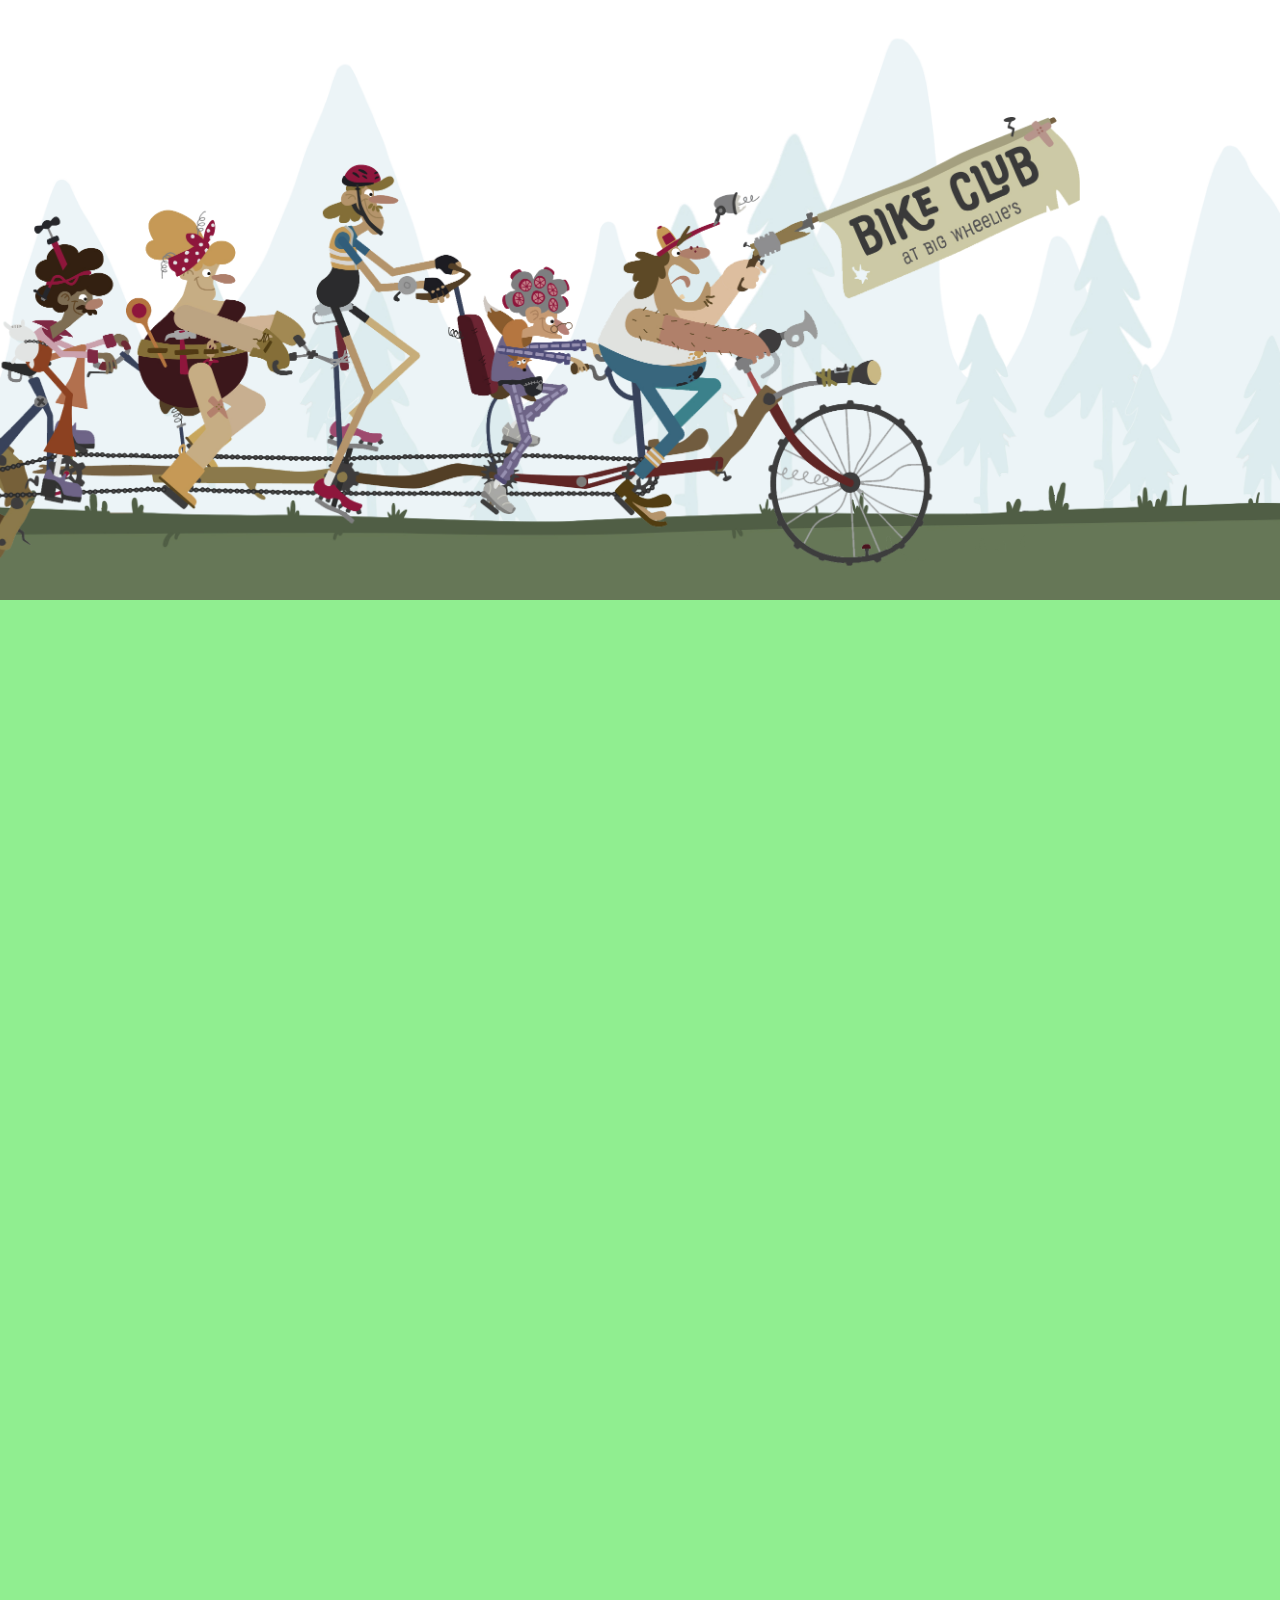
==== index.html @ 4e5d7cc5 "change html" ====
<!DOCTYPE html>
<html lang="en">

<head>
    <meta charset="UTF-8">
    <meta name="viewport" content="width=device-width, initial-scale=1.0">
    <title>Document</title>
    <style>
        * {
            margin: 0;
            padding: 0;
            box-sizing: border-box;
        }

        .header {
            position: relative;
            overflow-x: hidden;
        }

        .bike-bg img {
            display: block;
            width: 100vw;
        }

        .bike {
            position: absolute;
            bottom: 30px;
        }

        .bike img {
            width: 100vw;
            max-width: 1200px;
        }

        .bottom-section {
            height: 1000px;
            background-color: lightgreen;
        }
    </style>
</head>

<body>
    <div class="header">
        <div class="bike-bg"><img src="bike-bg.jpg" alt="Bike background"></div>
        <div class="bike"><img src="long-bike.png" alt="Long bike ride"></div>
    </div>
    <div class="bottom-section"></div>

    <script>
        const bike = document.getElementsByClassName("bike")[0];
        const bikeBackground = document.getElementsByClassName("bike-bg")[0];

        function onScrollAnimation() {
            let windowTop = window.scrollY;
            let staticBgTop = bikeBackground.offsetTop;
            let leftMoveValue = windowTop*2 - staticBgTop - 120;

            bike.style.left = leftMoveValue + "px";
        }

        window.onscroll = onScrollAnimation;
        window.onload = function() {bike.style.left = "-120px"};
    </script>
</body>

</html>
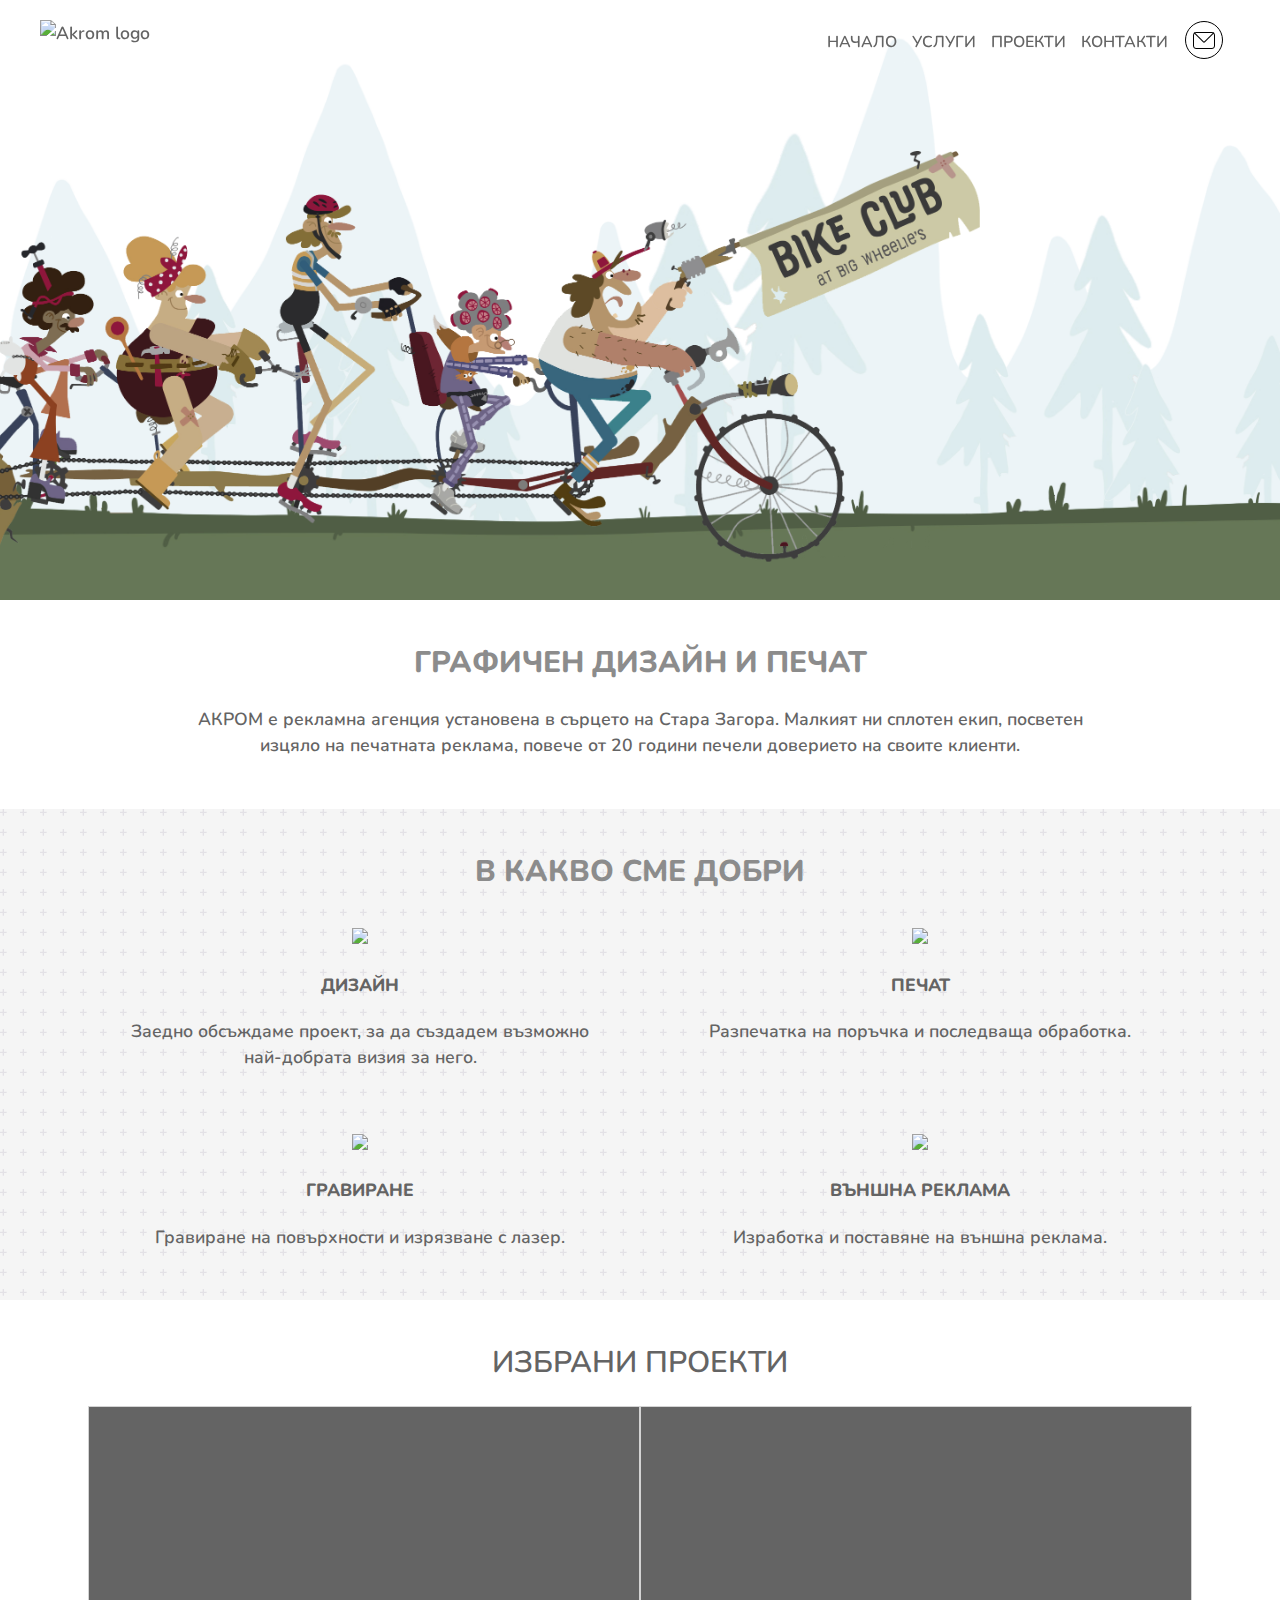
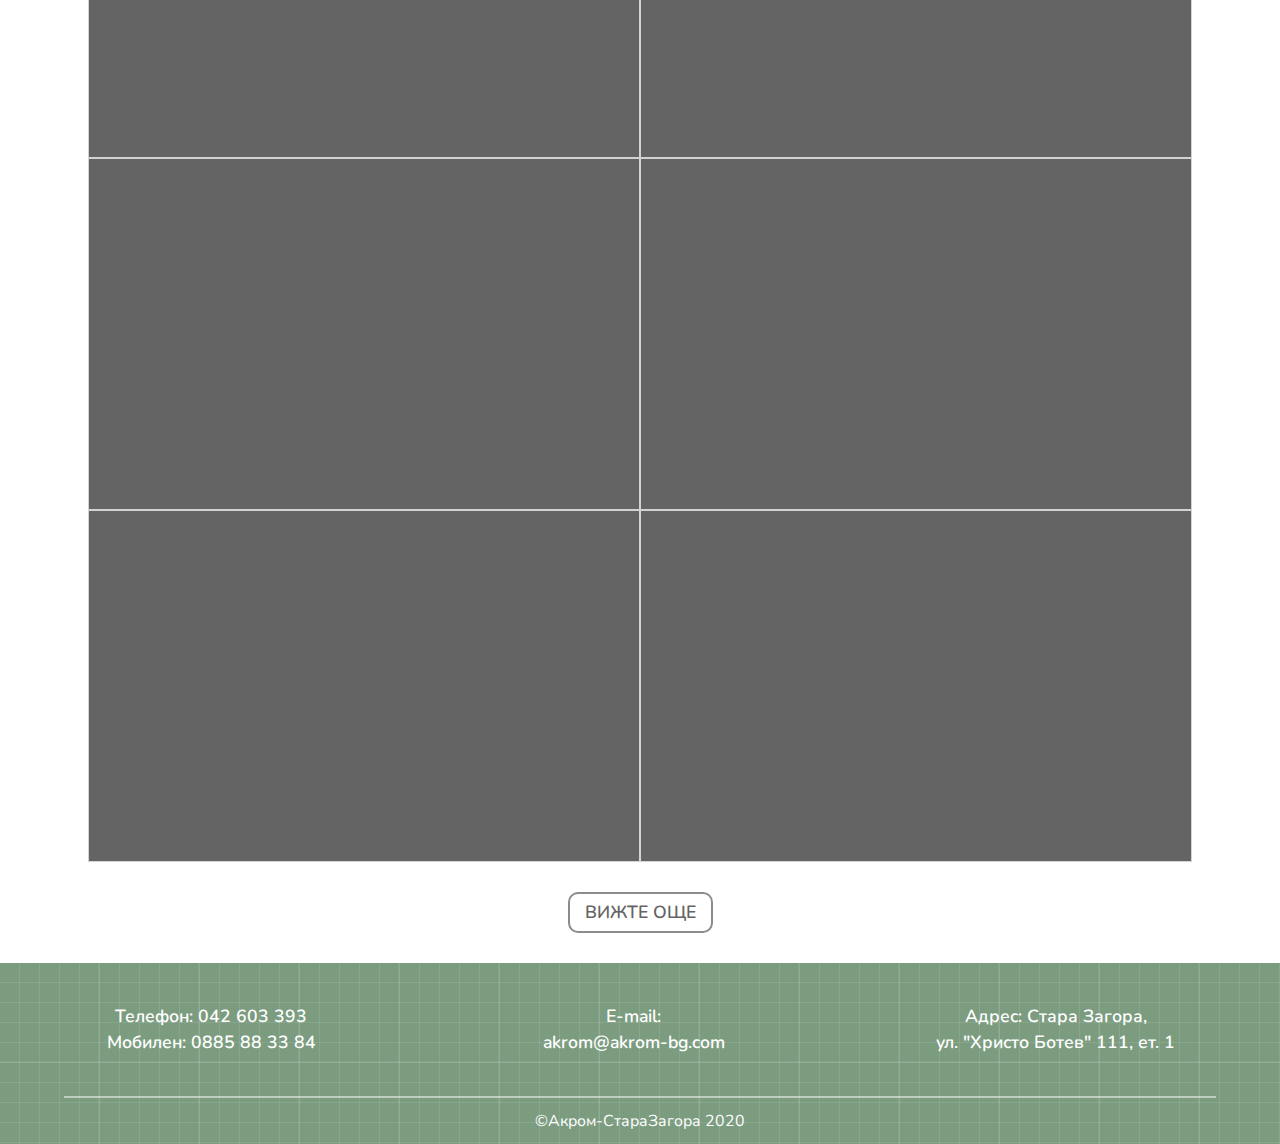
==== commit 117163c6: "add html new content" ====
--- a/index.html
+++ b/index.html
@@ -5,62 +5,106 @@
     <meta charset="UTF-8">
     <meta name="viewport" content="width=device-width, initial-scale=1.0">
     <title>Document</title>
-    <style>
-        * {
-            margin: 0;
-            padding: 0;
-            box-sizing: border-box;
-        }
-
-        .header {
-            position: relative;
-            overflow-x: hidden;
-        }
-
-        .bike-bg img {
-            display: block;
-            width: 100vw;
-        }
-
-        .bike {
-            position: absolute;
-            bottom: 30px;
-        }
-
-        .bike img {
-            width: 100vw;
-            max-width: 1200px;
-        }
-
-        .bottom-section {
-            height: 1000px;
-            background-color: lightgreen;
-        }
-    </style>
+    <link rel="stylesheet" href="styles.css">
 </head>
 
 <body>
-    <div class="header">
+    <header>
+        <div class="logo">
+            <img src="akrom-logo.svg" alt="Akrom logo">
+        </div>
+        <div class="menu">
+            <ul>
+                <li>начало</li>
+                <li>услуги</li>
+                <li>проекти</li>
+                <li>контакти</li>
+            </ul>
+            <span class="envelope-holder">
+                <span class="envelope">
+                    <span class="left-line"></span>
+                    <span class="right-line"></span>
+                </span>
+            </span>
+        </div>
+    </header>
+    <div class="header-anim">
         <div class="bike-bg"><img src="bike-bg.jpg" alt="Bike background"></div>
         <div class="bike"><img src="long-bike.png" alt="Long bike ride"></div>
     </div>
-    <div class="bottom-section"></div>
+    <section class="about">
+        <p class="section-title">ГРАФИЧЕН ДИЗАЙН И ПЕЧАТ</p>
+        <p>
+            АКРОМ е рекламна агенция установена в сърцето на Стара Загора.
+            Малкият ни сплотен екип, посветен изцяло на печатната реклама,
+            повече от 20 години печели доверието на своите клиенти.
+        </p>
+    </section>
+    <section class="services">
+        <p class="section-title">В КАКВО СМЕ ДОБРИ</p>
+        <div class="services-body">
+            <div class="service">
+                <img src="bike.svg">
+                <p class="service-title">ДИЗАЙН</p>
+                <p class="service-details">
+                    Заедно обсъждаме проект, за да създадем възможно най-добрата визия за него.
+                </p>
+            </div>
+            <div class="service">
+                <img src="bike.svg">
+                <p class="service-title">ПЕЧАТ</p>
+                <p class="service-details">
+                    Разпечатка на поръчка и последваща обработка.
+                </p>
+            </div>
+            <div class="service">
+                <img src="bike.svg">
+                <p class="service-title">ГРАВИРАНЕ</p>
+                <p class="service-details">
+                    Гравиране на повърхности и изрязване с лазер.
+                </p>
+            </div>
+            <div class="service">
+                <img src="bike.svg">
+                <p class="service-title">ВЪНШНА РЕКЛАМА</p>
+                <p class="service-details">
+                    Изработка и поставяне на външна реклама.
+                </p>
+            </div>
+        </div>
+    </section>
+    <section class="selected-proj">
+        <p class="section-title">ИЗБРАНИ ПРОЕКТИ</p>
+        <div class="projects">
+            <div class="project"></div>
+            <div class="project"></div>
+            <div class="project"></div>
+            <div class="project"></div>
+            <div class="project"></div>
+            <div class="project"></div>
+        </div>
+        <a href="#" class="gallery-btn">ВИЖТЕ ОЩЕ</a>
+    </section>
+    <footer>
+        <div class="contacts">
+            <div>
+                <p>Телефон: 042 603 393</p>
+                <p>Мобилен: 0885 88 33 84</p>
+            </div>
+            <div>
+                <p>E-mail: <br>akrom@akrom-bg.com</p>
+            </div>
+            <div>
+                <p>Адрес: Стара Загора, <br>ул. "Христо Ботев" 111, ет. 1</p>
+            </div>
+        </div>
+        <div class="bottom-line"></div>
+        <div class="copyright">
+            <p>&copyАкром-СтараЗагора 2020</p>
+        </div>
+    </footer>
 
-    <script>
-        const bike = document.getElementsByClassName("bike")[0];
-        const bikeBackground = document.getElementsByClassName("bike-bg")[0];
-
-        function onScrollAnimation() {
-            let windowTop = window.scrollY;
-            let staticBgTop = bikeBackground.offsetTop;
-            let leftMoveValue = windowTop*2 - staticBgTop - 120;
-
-            bike.style.left = leftMoveValue + "px";
-        }
-
-        window.onscroll = onScrollAnimation;
-        window.onload = function() {bike.style.left = "-120px"};
-    </script>
+    <script src="vanilla-js.js"></script>
 </body>
 
 </html>--- a/styles.css
+++ b/styles.css
@@ -0,0 +1,250 @@
+@import url('https://fonts.googleapis.com/css2?family=Nunito:wght@300;400;600;700;800&display=swap');
+
+* {
+    margin: 0;
+    padding: 0;
+}
+
+body {
+    font-family: 'Nunito', Arial, sans-serif;
+    font-size: 1.1em;
+    font-weight: 600;
+    line-height: 1.5em;
+    color: rgb(100, 100, 100);
+}
+
+header {
+    position: fixed;
+    width: 100vw;
+    height: 60px;
+    top: 0;
+    left: 0;
+    z-index: 100;
+}
+
+.logo {
+    position: absolute;
+    top: 20px;
+    left: 40px;
+}
+
+.logo img {
+    width: 150px;
+}
+
+.menu {
+    position: absolute;
+    top: 27px;
+    right: 50px;
+}
+
+.menu ul {
+    display: inline-block;
+}
+
+.menu ul li {
+    display: inline;
+    padding: 5px;
+    text-transform: uppercase;
+    font-size: .9em;
+    cursor: pointer;
+}
+
+span {
+    display: inline-block;
+}
+
+.envelope-holder {
+    position: relative;
+    top: -6px;
+    margin: 0 7px;
+    width: 36px;
+    height: 36px;
+    border: 1px solid black;
+    border-radius: 50%;
+    cursor: pointer;
+}
+
+.envelope-holder:hover {
+    border-color: chocolate;
+}
+
+.envelope {
+    position: relative;
+    top: 8px;
+    left: 7px;
+    width: 20px;
+    height: 15px;
+    border: 1px solid black;
+    border-radius: 3px;
+}
+
+.left-line {
+    position: absolute;
+    top: 4px;
+    left: -2px;
+    width: 14px;
+    height: 1px;
+    background-color: black;
+    transform: rotateZ(45deg)
+}
+
+.right-line {
+    position: absolute;
+    top: 4px;
+    left: 8px;
+    width: 14px;
+    height: 1px;
+    background-color: black;
+    transform: rotateZ(-45deg)
+}
+
+.header-anim {
+    position: relative;
+    overflow-x: hidden;
+}
+
+.bike-bg img {
+    display: block;
+    width: 100vw;
+}
+
+.bike {
+    position: absolute;
+    bottom: 30px;
+}
+
+.bike img {
+    width: 100vw;
+    max-width: 1100px;
+}
+
+section {
+    padding-top: 50px;
+    text-align: center;
+}
+
+.about {
+    margin-bottom: 50px;
+}
+
+.section-title {
+    margin-bottom: 30px;
+    font-size: 1.7em;
+    font-weight: 800;
+    color: rgb(140, 140, 140);
+}
+
+.about p:last-child {
+    margin: 0 auto;
+    width: 900px;
+}
+
+.services {
+    padding-right: 40px;
+    padding-left: 40px;
+    background-color: rgb(245, 245, 245);
+    background-image: url("data:image/svg+xml,%3Csvg width='40' height='40' viewBox='0 0 60 60' xmlns='http://www.w3.org/2000/svg'%3E%3Cg fill='none' fill-rule='evenodd'%3E%3Cg fill='%239C92AC' fill-opacity='0.2'%3E%3Cpath d='M36 34v-4h-2v4h-4v2h4v4h2v-4h4v-2h-4zm0-30V0h-2v4h-4v2h4v4h2V6h4V4h-4zM6 34v-4H4v4H0v2h4v4h2v-4h4v-2H6zM6 4V0H4v4H0v2h4v4h2V6h4V4H6z'/%3E%3C/g%3E%3C/g%3E%3C/svg%3E");
+}
+
+.services-body {
+    display: flex;
+    flex-direction: row;
+    flex-wrap: wrap;
+    justify-content: center;
+}
+
+.services-body div {
+    width: 50%;
+    max-width: 500px;
+    margin: 10px 30px;
+    padding-bottom: 40px;
+}
+
+.service img {
+    width: 170px;
+}
+
+.service-title {
+    font-weight: 800;
+    margin: 20px 0;
+}
+
+.service-details {
+    padding: 0 10px;
+}
+
+.selected-proj {
+    padding-right: 30px;
+    padding-left: 30px;
+    background-color: rgb(255, 255, 255);
+}
+
+.selected-proj .section-title {
+    font-weight: 600;
+    color: rgb(100, 100, 100);
+}
+
+.projects {
+    display: flex;
+    flex-direction: row;
+    flex-wrap: wrap;
+    justify-content: center;
+}
+
+.project {
+    width: 550px;
+    height: 350px;
+    background-color: rgb(100, 100, 100);
+    border: 1px solid lightgray;
+}
+
+.gallery-btn {
+    display: inline-block;
+    text-decoration: none;
+    font-weight: 600;
+    color: rgb(100, 100, 100);
+    border: 2px solid rgb(140, 140, 140);
+    border-radius: 10px;
+    padding: 5px 15px;
+    margin: 30px 0;
+}
+
+.gallery-btn:hover {
+    color: chocolate;
+    border-color: chocolate;
+}
+
+footer {
+    background-color: rgb(124, 156, 128);
+    background-image: linear-gradient(rgba(255, 255, 255, .07) 2px, transparent 2px), linear-gradient(90deg, rgba(255, 255, 255, .07) 2px, transparent 2px), linear-gradient(rgba(255, 255, 255, .1) 1px, transparent 1px), linear-gradient(90deg, rgba(255, 255, 255, .1) 1px, transparent 1px);
+    background-size: 100px 100px, 100px 100px, 20px 20px, 20px 20px;
+    background-position: -2px -2px, -2px -2px, -1px -1px, -1px -1px;
+}
+
+.contacts {
+    text-align: center;
+    overflow: hidden;
+}
+
+.contacts div {
+    float: left;
+    width: 33%;
+    color: rgb(255, 255, 255);
+    padding: 40px 0;
+}
+
+.bottom-line {
+    width: 90%;
+    height: 2px;
+    background-color: rgba(255, 255, 255, 0.5);
+    margin: 0 auto;
+}
+
+.copyright {
+    color: rgb(255, 255, 255);
+    font-size: 0.9em;
+    font-weight: 400;
+    text-align: center;
+    padding: 10px 0;
+}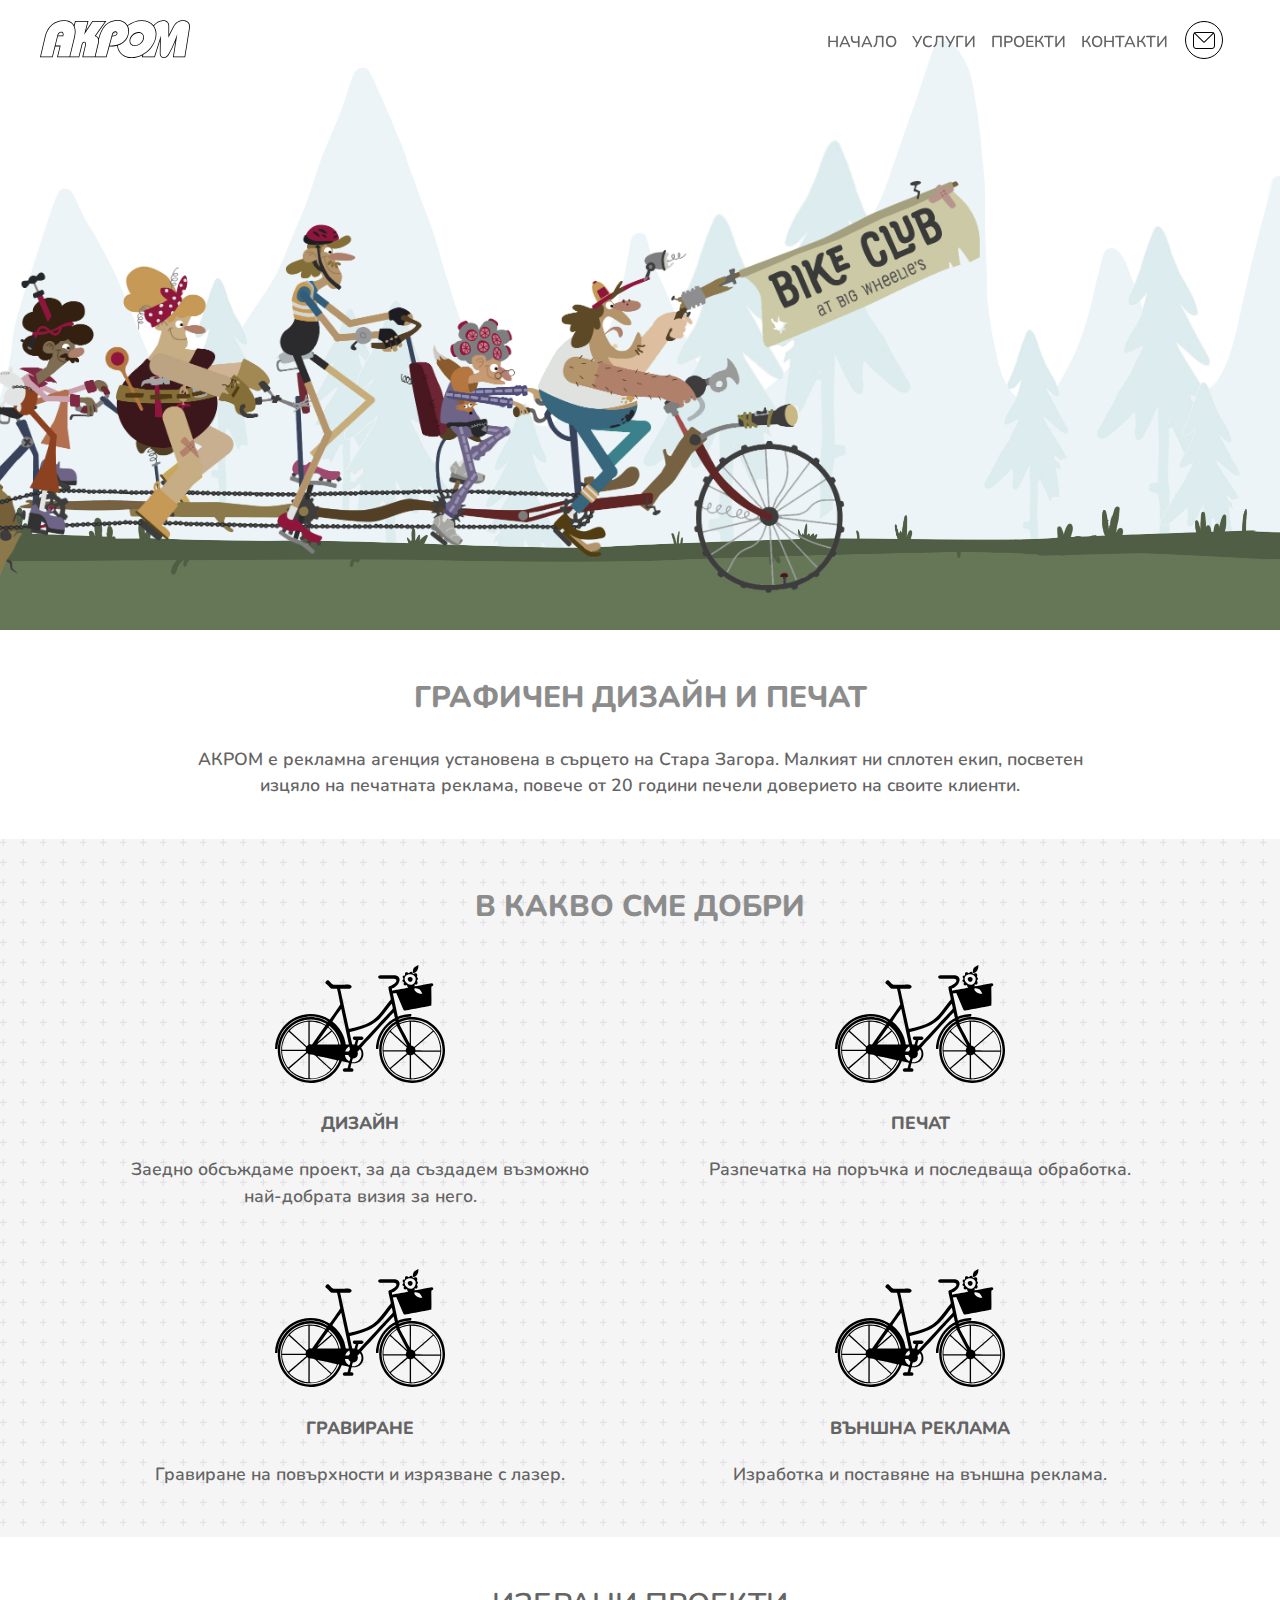
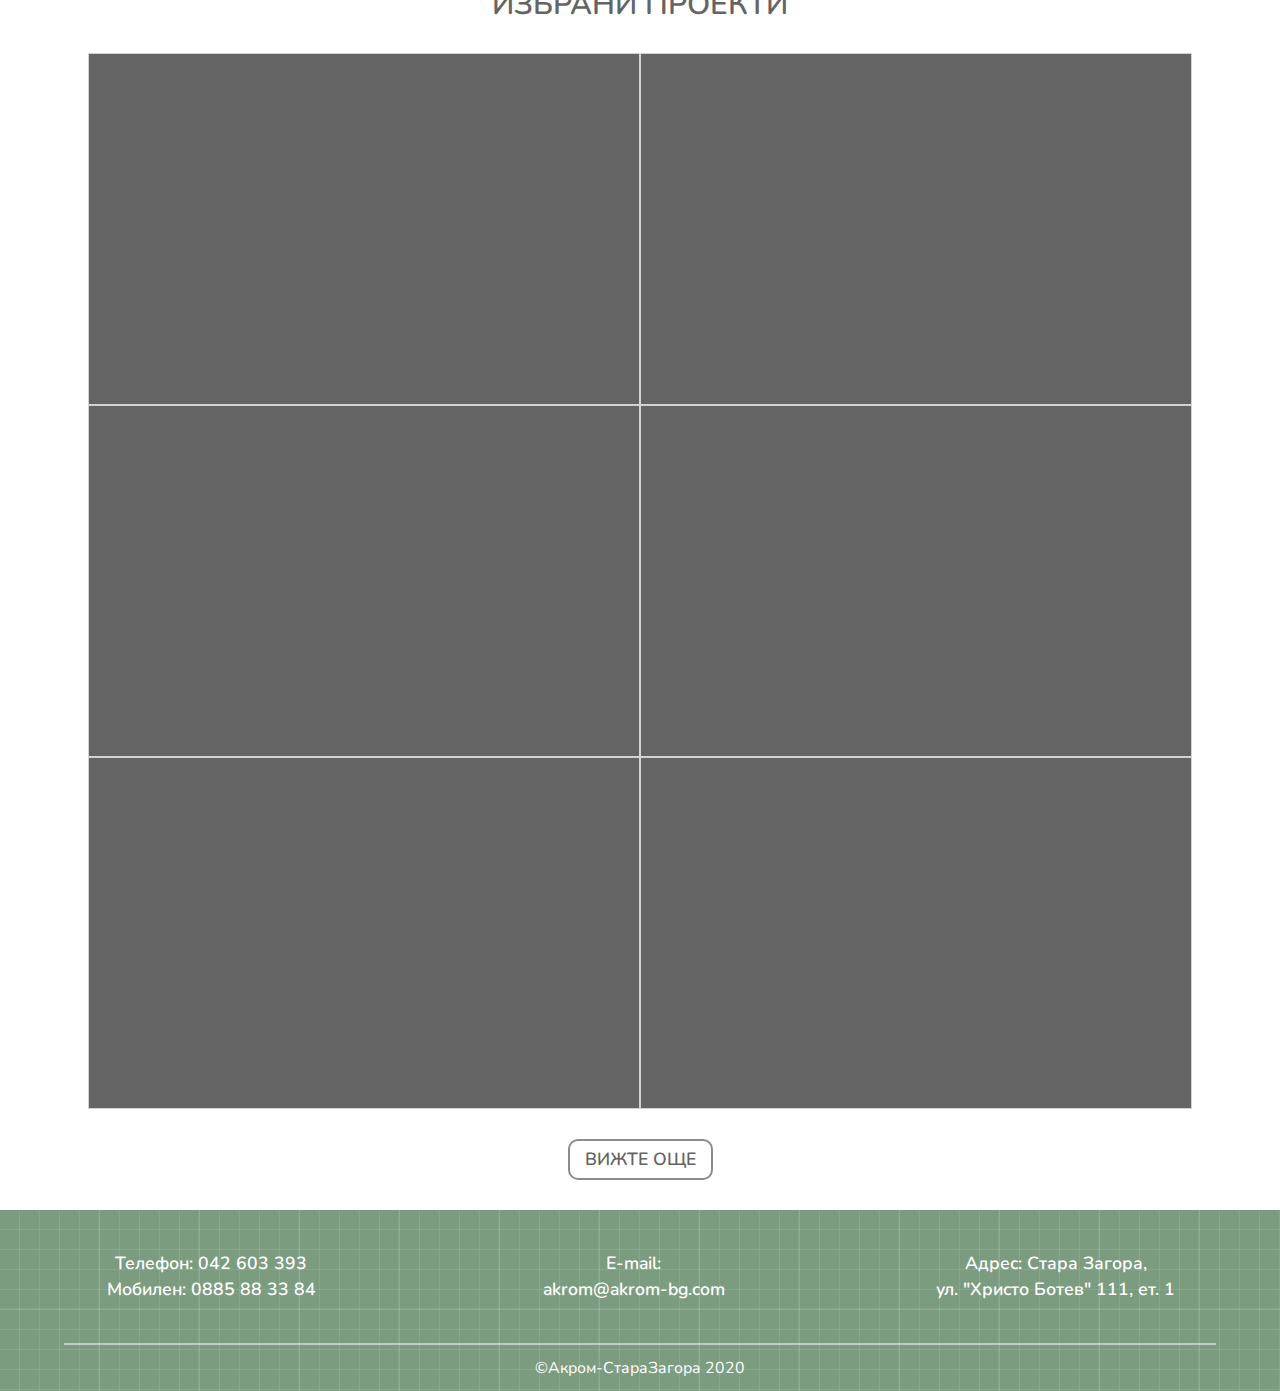
==== commit 5cdf5902: "change header-anim tag" ====
--- a/index.html
+++ b/index.html
@@ -29,7 +29,6 @@
         </div>
     </header>
     <div class="header-anim">
-        <div class="bike-bg"><img src="bike-bg.jpg" alt="Bike background"></div>
         <div class="bike"><img src="long-bike.png" alt="Long bike ride"></div>
     </div>
     <section class="about">
@@ -85,6 +84,16 @@
         </div>
         <a href="#" class="gallery-btn">ВИЖТЕ ОЩЕ</a>
     </section>
+    <!-- <section class="map">
+        <div class="mapouter">
+            <div class="gmap_canvas">
+                <iframe width="600" height="500" id="gmap_canvas"
+                    src="https://maps.google.com/maps?q=%22Hristo%20Botev%22%20111%2C%20Stara%20Zagora&t=&z=17&ie=UTF8&iwloc=&output=embed"
+                    frameborder="0" scrolling="no" marginheight="0" marginwidth="0">
+                </iframe>
+            </div>
+        </div>
+    </section> -->
     <footer>
         <div class="contacts">
             <div>
--- a/styles.css
+++ b/styles.css
@@ -101,6 +101,10 @@
 
 .header-anim {
     position: relative;
+    background-image: url(bike-bg-longer.jpg);
+    background-size: cover;
+    width: 100vw;
+    height: 70vh;
     overflow-x: hidden;
 }
 
@@ -122,22 +126,24 @@
 section {
     padding-top: 50px;
     text-align: center;
-}
-
-.about {
-    margin-bottom: 50px;
 }
 
 .section-title {
     margin-bottom: 30px;
     font-size: 1.7em;
     font-weight: 800;
+    line-height: 1.2em;
     color: rgb(140, 140, 140);
 }
 
+.about {
+    margin-bottom: 50px;
+    max-width: 900px;
+    margin: 0 auto;
+}
+
 .about p:last-child {
-    margin: 0 auto;
-    width: 900px;
+    margin-bottom: 40px;
 }
 
 .services {
@@ -215,6 +221,21 @@
     border-color: chocolate;
 }
 
+.mapouter {
+    position: relative;
+    text-align: right;
+    height: 500px;
+    width: 600px;
+    margin: 0 auto;
+}
+
+.gmap_canvas {
+    overflow: hidden;
+    background: none !important;
+    height: 500px;
+    width: 600px;
+}
+
 footer {
     background-color: rgb(124, 156, 128);
     background-image: linear-gradient(rgba(255, 255, 255, .07) 2px, transparent 2px), linear-gradient(90deg, rgba(255, 255, 255, .07) 2px, transparent 2px), linear-gradient(rgba(255, 255, 255, .1) 1px, transparent 1px), linear-gradient(90deg, rgba(255, 255, 255, .1) 1px, transparent 1px);
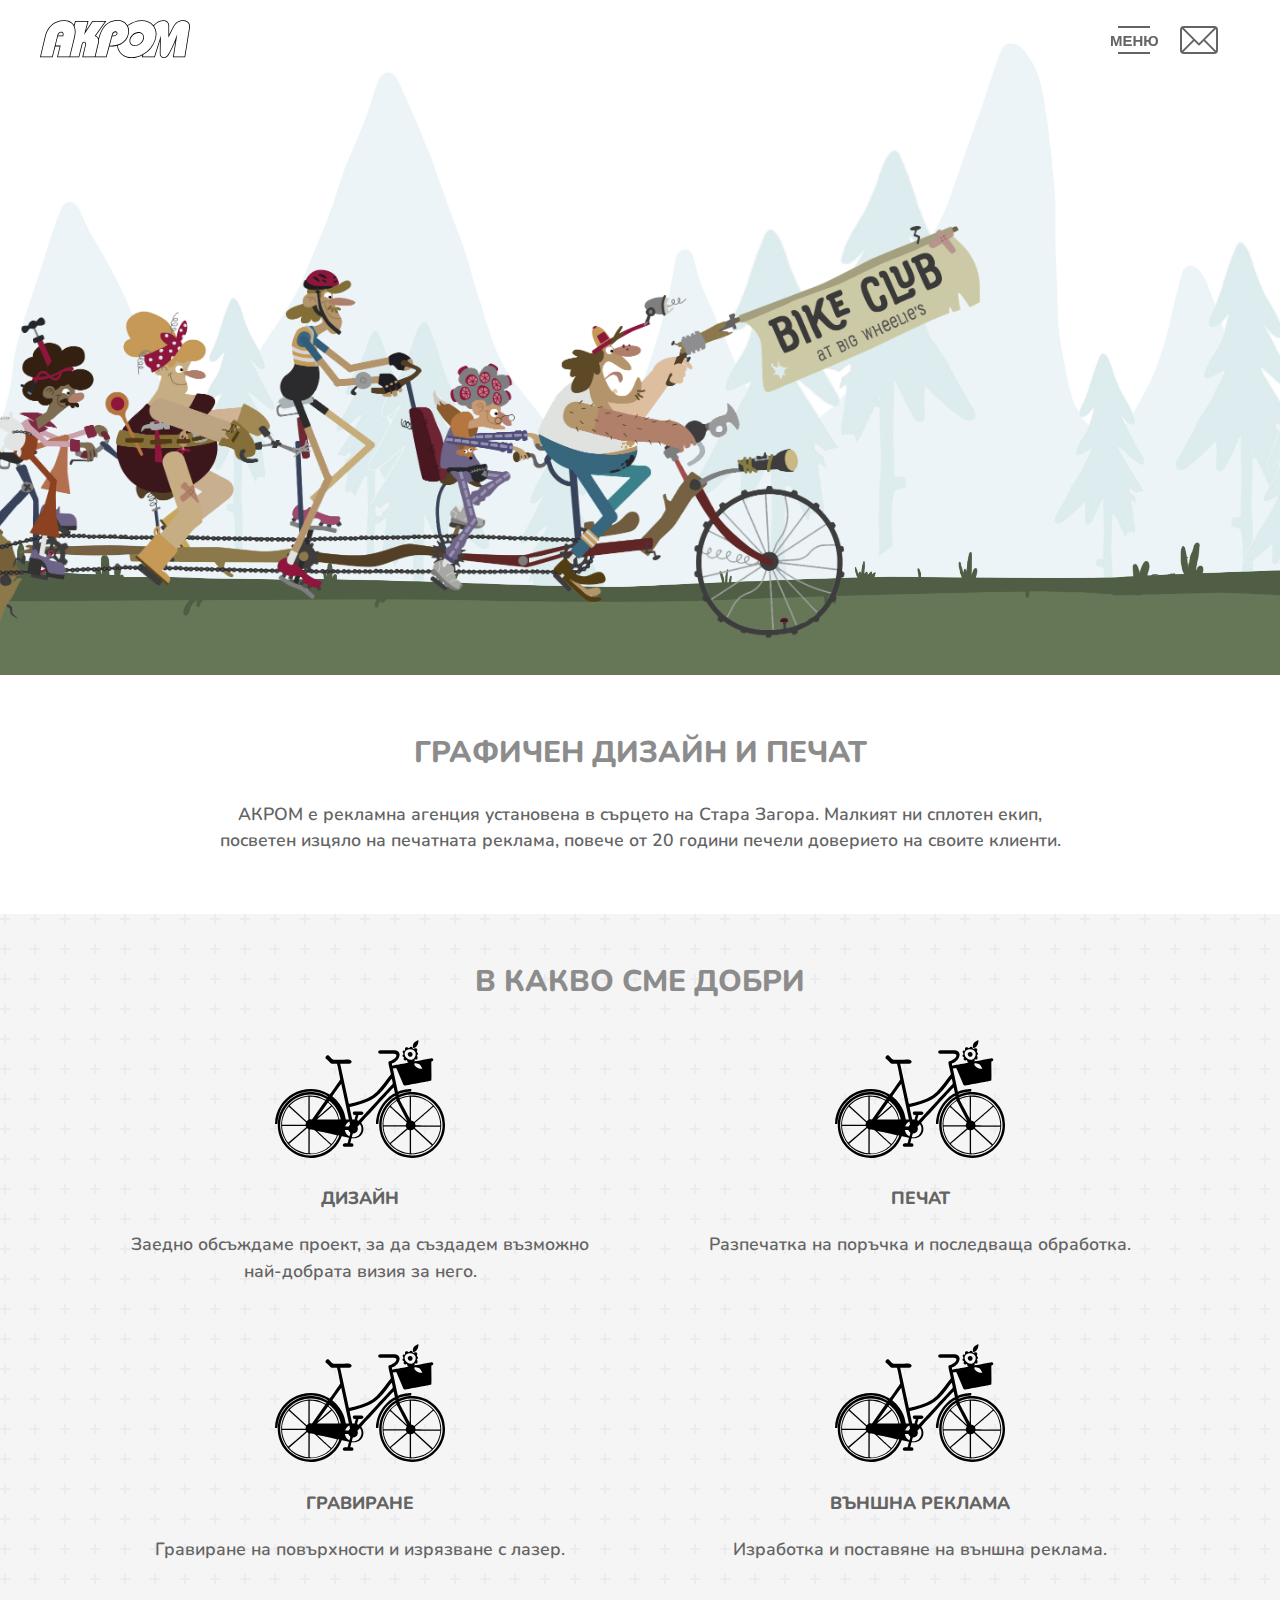
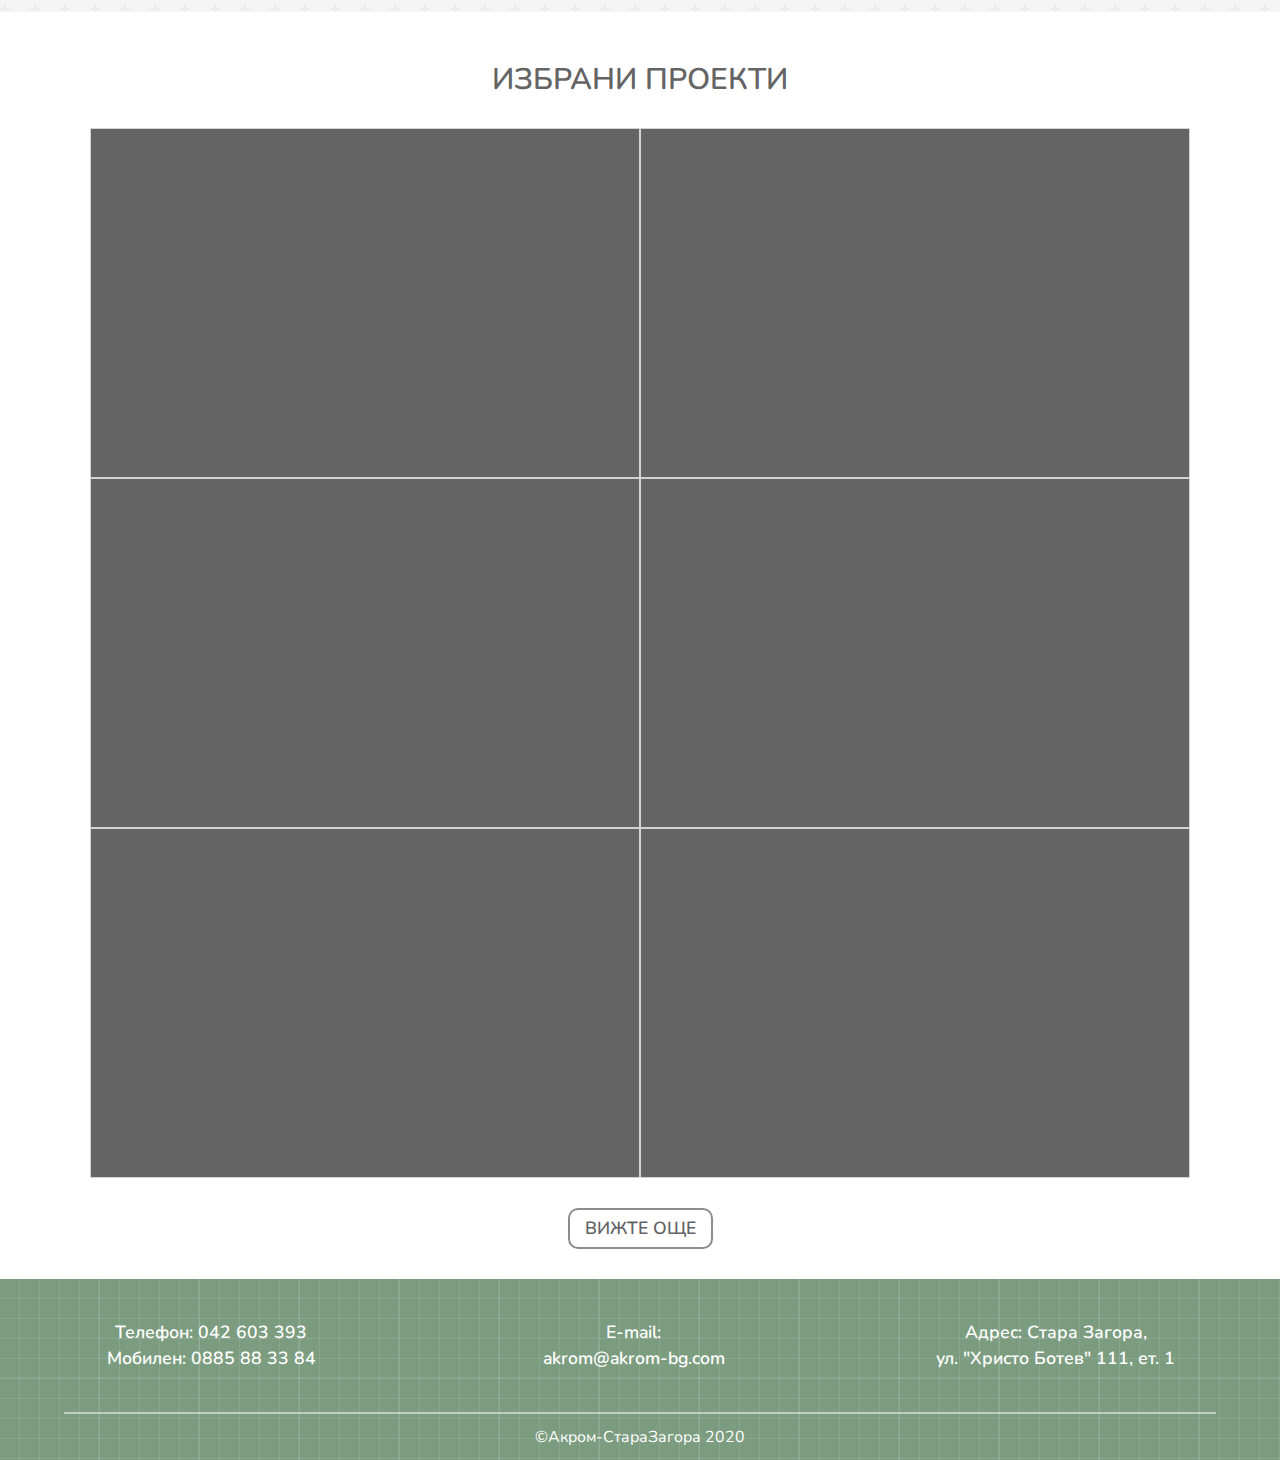
==== commit 353201af: "add menu buttons" ====
--- a/index.html
+++ b/index.html
@@ -4,8 +4,9 @@
 <head>
     <meta charset="UTF-8">
     <meta name="viewport" content="width=device-width, initial-scale=1.0">
-    <title>Document</title>
+    <title>Akrom</title>
     <link rel="stylesheet" href="styles.css">
+    <link rel="stylesheet" href="header-buttons.css">
 </head>
 
 <body>
@@ -13,21 +14,58 @@
         <div class="logo">
             <img src="akrom-logo.svg" alt="Akrom logo">
         </div>
-        <div class="menu">
-            <ul>
-                <li>начало</li>
-                <li>услуги</li>
-                <li>проекти</li>
-                <li>контакти</li>
-            </ul>
-            <span class="envelope-holder">
-                <span class="envelope">
-                    <span class="left-line"></span>
-                    <span class="right-line"></span>
-                </span>
-            </span>
+        <div class="header-buttons">
+            <div class="menu-btn">
+                <span class="menu-top-bar"></span>
+                <p class="menu-text">МЕНЮ</p>
+                <span class="menu-bottom-bar"></span>
+            </div>
+            <!-- <div class="close-btn">
+                <span class="close-bar1"></span>
+                <span class="close-bar2"></span>
+            </div> -->
+            <div class="envelope-btn">
+                <span class="env-left-line"></span>
+                <span class="env-right-line"></span>
+                <span class="env-left-line-bottom"></span>
+                <span class="env-left-right-bottom"></span>
+            </div>
         </div>
     </header>
+    <div class="opened-menu">
+        <div class="menu-base">
+            <div class="close-btn">
+                <span class="close-bar1"></span>
+                <span class="close-bar2"></span>
+            </div>
+            <div class="menu">
+                <ul>
+                    <li>начало</li>
+                    <li>услуги</li>
+                    <li>проекти</li>
+                    <li>контакти</li>
+                </ul>
+                <div class="facebook">
+                    <a href="https://www.facebook.com/AKROMDESIGN/" target="_blank">Facebook</a>
+                </div>
+                <div class="envelope-icon">
+                    <svg xmlns="http://www.w3.org/2000/svg" xmlns:xlink="http://www.w3.org/1999/xlink" xml:space="preserve"
+                        width="43px" height="32px" version="1.1"
+                        style="shape-rendering:geometricPrecision; text-rendering:geometricPrecision; fill-rule:evenodd; clip-rule:evenodd"
+                        viewBox="0 0 3.19 2.34">
+                        <g id="Layer_x0020_1">
+                            <metadata id="CorelCorpID_0Corel-Layer" />
+                            <path class="fil0"
+                                d="M0.28 2.21l2.62 0c0.03,0 0.05,0 0.07,-0.01l-0.95 -0.95 -0.23 0.23c-0.11,0.11 -0.29,0.11 -0.4,0l-0.22 -0.23 -0.95 0.95c0.02,0.01 0.04,0.01 0.06,0.01zm1.83 -1.05l0.94 0.94c0.01,-0.01 0.01,-0.03 0.01,-0.05l0 -1.77c0,-0.02 0,-0.04 -0.01,-0.06l-0.94 0.94zm0.85 -1.02c-0.02,-0.01 -0.04,-0.01 -0.06,-0.01l-2.62 0c-0.01,0 -0.03,0 -0.05,0.01l1.25 1.25c0.06,0.06 0.16,0.06 0.22,0l1.26 -1.25zm-2.82 0.09c-0.01,0.01 -0.01,0.03 -0.01,0.05l0 1.77c0,0.02 0,0.04 0.01,0.05l0.94 -0.94 -0.94 -0.93zm2.76 2.11l-2.62 0c-0.15,0 -0.28,-0.13 -0.28,-0.29l0 -1.77c0,-0.15 0.13,-0.28 0.28,-0.28l2.62 0c0.16,0 0.29,0.13 0.29,0.28l0 1.77c0,0.16 -0.13,0.29 -0.29,0.29z" />
+                        </g>
+                    </svg>
+                </div>
+                <div class="send-inquiry-link">
+                    <p>Изпрати <br>ЗАПИТВАНЕ</p>
+                </div>
+            </div>
+        </div>
+    </div>
     <div class="header-anim">
         <div class="bike"><img src="long-bike.png" alt="Long bike ride"></div>
     </div>
@@ -114,6 +152,7 @@
     </footer>
 
     <script src="vanilla-js.js"></script>
+    <script src="header-buttons.js"></script>
 </body>
 
 </html>--- a/styles.css
+++ b/styles.css
@@ -3,6 +3,7 @@
 * {
     margin: 0;
     padding: 0;
+    box-sizing: border-box;
 }
 
 body {
@@ -19,7 +20,7 @@
     height: 60px;
     top: 0;
     left: 0;
-    z-index: 100;
+    z-index: 50;
 }
 
 .logo {
@@ -32,85 +33,97 @@
     width: 150px;
 }
 
+.opened-menu {
+    position: fixed;
+    right: -150vh;
+    top: -25vh;
+    z-index: 100;
+    transition: all .2s ease-in-out;
+}
+
+.menu-hint {
+    right: -140vh;
+}
+
+.show-menu {
+    right: -100vh;
+}
+
+.menu-base {
+    width: 150vh;
+    height: 150vh;
+    background-color: rgb(247, 195, 94);
+    border-radius: 50%;
+}
+
 .menu {
     position: absolute;
-    top: 27px;
-    right: 50px;
+    top: calc(106vh / 2);
+    left: calc(40vh / 2);
+    text-align: center;
 }
 
 .menu ul {
-    display: inline-block;
+    list-style-type: none;
 }
 
 .menu ul li {
-    display: inline;
-    padding: 5px;
     text-transform: uppercase;
-    font-size: .9em;
+    font-size: 1.5em;
+    font-weight: 800;
+    margin-bottom: 1.2em;
     cursor: pointer;
-}
-
-span {
-    display: inline-block;
-}
-
-.envelope-holder {
-    position: relative;
-    top: -6px;
-    margin: 0 7px;
-    width: 36px;
-    height: 36px;
-    border: 1px solid black;
-    border-radius: 50%;
+    color: rgb(70, 70, 70);
+}
+
+.facebook {
+    font-size: 1.2em;
+    font-weight: 800;
+    margin-top: 30%;
+}
+
+.facebook a {
+    text-decoration: none;
+    color: rgb(70, 70, 70);
+}
+
+.envelope-icon {
+    margin-top: 100px;
+    margin-bottom: 10px;
+}
+
+.envelope-icon svg {
+    fill: rgb(70, 70, 70);
+}
+
+.envelope-icon:hover {
+    animation: shake 0.2s;
+}
+
+@keyframes shake {
+    0% {transform: rotate(-5deg);}
+    20% {transform: rotate(-10deg);}
+    40% {transform: rotate(-5deg);}
+    50% {transform: rotate(0deg);}
+    60% {transform: rotate(5deg);}
+    80% {transform: rotate(10deg);}
+    100% {transform: rotate(5deg);}
+}
+
+.send-inquiry-link {
+    font-size: 1.2em;
+    font-weight: 800;
+    color: rgb(70, 70, 70);
     cursor: pointer;
-}
-
-.envelope-holder:hover {
-    border-color: chocolate;
-}
-
-.envelope {
-    position: relative;
-    top: 8px;
-    left: 7px;
-    width: 20px;
-    height: 15px;
-    border: 1px solid black;
-    border-radius: 3px;
-}
-
-.left-line {
-    position: absolute;
-    top: 4px;
-    left: -2px;
-    width: 14px;
-    height: 1px;
-    background-color: black;
-    transform: rotateZ(45deg)
-}
-
-.right-line {
-    position: absolute;
-    top: 4px;
-    left: 8px;
-    width: 14px;
-    height: 1px;
-    background-color: black;
-    transform: rotateZ(-45deg)
 }
 
 .header-anim {
     position: relative;
     background-image: url(bike-bg-longer.jpg);
     background-size: cover;
-    width: 100vw;
-    height: 70vh;
+    width: 100%;
+    height: 75vh;
     overflow-x: hidden;
-}
-
-.bike-bg img {
-    display: block;
-    width: 100vw;
 }
 
 .bike {
@@ -121,6 +134,7 @@
 .bike img {
     width: 100vw;
     max-width: 1100px;
+    min-width: 500px;
 }
 
 section {
@@ -137,20 +151,16 @@
 }
 
 .about {
-    margin-bottom: 50px;
     max-width: 900px;
-    margin: 0 auto;
-}
-
-.about p:last-child {
-    margin-bottom: 40px;
+    margin: 60px auto;
+    padding: 0 20px;
 }
 
 .services {
     padding-right: 40px;
     padding-left: 40px;
     background-color: rgb(245, 245, 245);
-    background-image: url("data:image/svg+xml,%3Csvg width='40' height='40' viewBox='0 0 60 60' xmlns='http://www.w3.org/2000/svg'%3E%3Cg fill='none' fill-rule='evenodd'%3E%3Cg fill='%239C92AC' fill-opacity='0.2'%3E%3Cpath d='M36 34v-4h-2v4h-4v2h4v4h2v-4h4v-2h-4zm0-30V0h-2v4h-4v2h4v4h2V6h4V4h-4zM6 34v-4H4v4H0v2h4v4h2v-4h4v-2H6zM6 4V0H4v4H0v2h4v4h2V6h4V4H6z'/%3E%3C/g%3E%3C/g%3E%3C/svg%3E");
+    background-image: url("data:image/svg+xml,%3Csvg width='60' height='60' viewBox='0 0 60 60' xmlns='http://www.w3.org/2000/svg'%3E%3Cg fill='none' fill-rule='evenodd'%3E%3Cg fill='%239C92AC' fill-opacity='0.1'%3E%3Cpath d='M36 34v-4h-2v4h-4v2h4v4h2v-4h4v-2h-4zm0-30V0h-2v4h-4v2h4v4h2V6h4V4h-4zM6 34v-4H4v4H0v2h4v4h2v-4h4v-2H6zM6 4V0H4v4H0v2h4v4h2V6h4V4H6z'/%3E%3C/g%3E%3C/g%3E%3C/svg%3E");
 }
 
 .services-body {
@@ -268,4 +278,10 @@
     font-weight: 400;
     text-align: center;
     padding: 10px 0;
+}
+
+@media only screen and (max-width: 600px) {
+    .header-anim {
+        height: 60vh;
+    }
 }--- a/header-buttons.css
+++ b/header-buttons.css
@@ -0,0 +1,174 @@
+.header-buttons {
+    position: absolute;
+    top: 26px;
+    right: 170px;
+}
+
+.menu-btn {
+    position: absolute;
+    width: 50px;
+    height: 28px;
+    /* background-color: orange; */
+    cursor: pointer;
+}
+
+.menu-top-bar,
+.menu-bottom-bar,
+.close-bar1,
+.close-bar2 {
+    position: absolute;
+    display: block;
+    width: 32px;
+    height: 2px;
+    background-color: rgb(100, 100, 100);
+    transition: all .4s ease-in-out;
+}
+
+.menu-top-bar {
+    left: 8px;
+    top: 0;
+}
+
+.menu-bottom-bar {
+    left: 8px;
+    bottom: 0;
+}
+
+.menu-text {
+    position: absolute;
+    font-family: sans-serif;
+    font-size: 0.85em;
+    font-weight: 600;
+    margin: 2px auto;
+    transition: all .2s;
+}
+
+.hovered .menu-top-bar {
+    transform: translate(0, 13px);
+}
+
+.hovered .menu-text {
+    transform: scaleY(0.1);
+    opacity: 0;
+}
+
+.hovered .menu-bottom-bar {
+    transform: translate(0, -13px);
+}
+
+.close-btn {
+    position: absolute;
+    visibility: hidden;
+    /* top: 265px;
+    left: 410px; */
+    top: 29vh;
+    left: 42vh;
+    width: 25px;
+    height: 25px;
+    cursor: pointer;
+    z-index: 150;
+}
+
+.close-bar1 {
+    top: 11px;
+    left: -5px;
+}
+
+.close-bar2 {
+    top: 11px;
+    left: -5px;
+}
+
+.active-close {
+    visibility: visible;
+}
+
+.active-close .close-bar1 {
+    opacity: 1;
+    transform: rotate(45deg);
+}
+
+.active-close .close-bar2 {
+    opacity: 1;
+    transform: rotate(-45deg);
+}
+
+.envelope-btn {
+    position: absolute;
+    display: block;
+    left: 70px;
+    width: 38px;
+    height: 28px;
+    border: 2px solid rgb(100, 100, 100);
+    border-radius: 4px;
+    box-sizing: border-box;
+    cursor: pointer;
+    transition: all .3s ease-in-out;
+}
+
+.env-left-line,
+.env-right-line,
+.env-left-line-bottom,
+.env-left-right-bottom {
+    position: absolute;
+    display: block;
+    background-color: rgb(100, 100, 100);
+}
+
+.env-left-line,
+.env-right-line {
+    width: 25px;
+    height: 2px;
+}
+
+.env-left-line {
+    transform: rotate(45deg);
+    top: 7px;
+    left: -4px;
+}
+
+.env-right-line {
+    transform: rotate(-45deg);
+    top: 7px;
+    left: 13px;
+}
+
+.env-left-line-bottom,
+.env-left-right-bottom {
+    width: 18px;
+    height: 2px;
+}
+
+.env-left-line-bottom {
+    transform: rotate(-45deg);
+    top: 17px;
+    left: -3px;
+}
+
+.env-left-right-bottom {
+    transform: rotate(45deg);
+    top: 17px;
+    left: 19px;
+}
+
+.hover-envelope-btn {
+    animation: shake 0.2s;
+}
+
+@keyframes shake {
+    0% {transform: rotate(-5deg);}
+    20% {transform: rotate(-10deg);}
+    40% {transform: rotate(-5deg);}
+    50% {transform: rotate(0deg);}
+    60% {transform: rotate(5deg);}
+    80% {transform: rotate(10deg);}
+    100% {transform: rotate(5deg);}
+}
+
+.collapse {
+    transform: scaleY(.1);
+}
+
+.hide {
+    display: none;
+}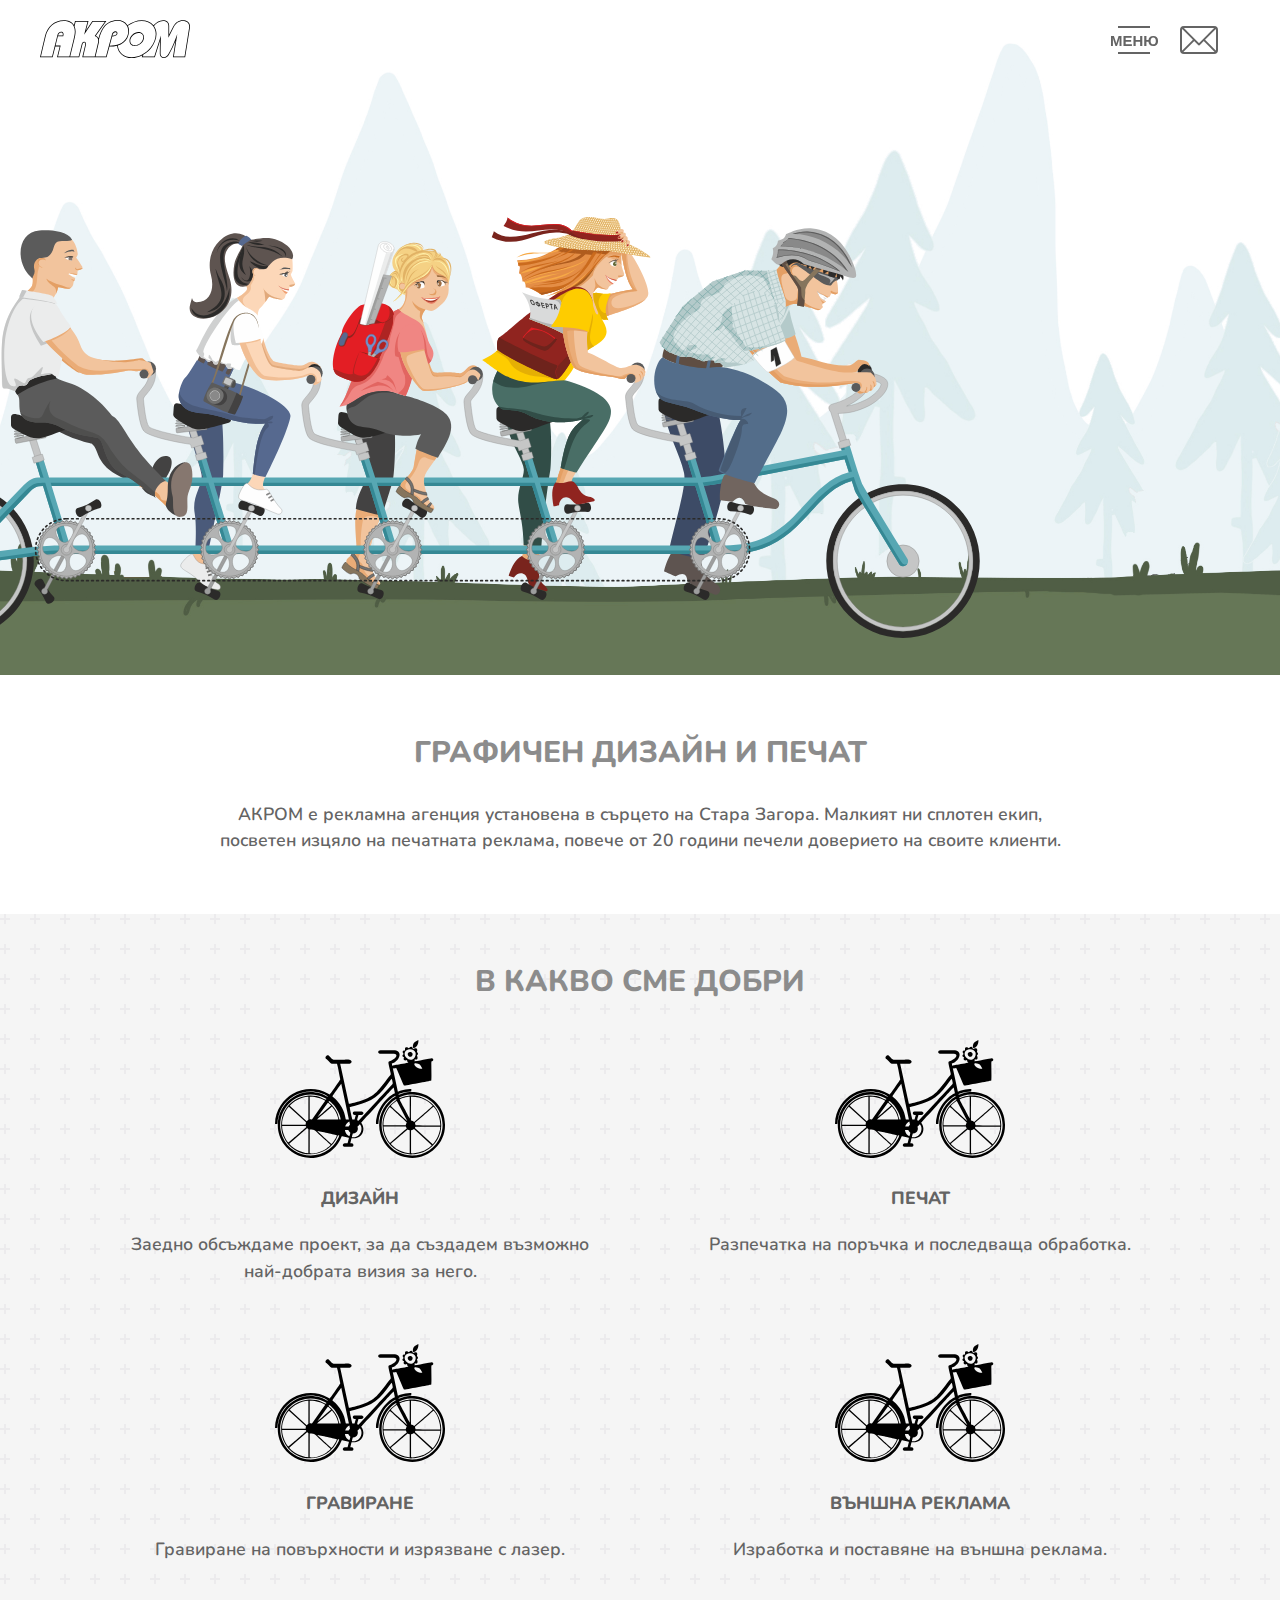
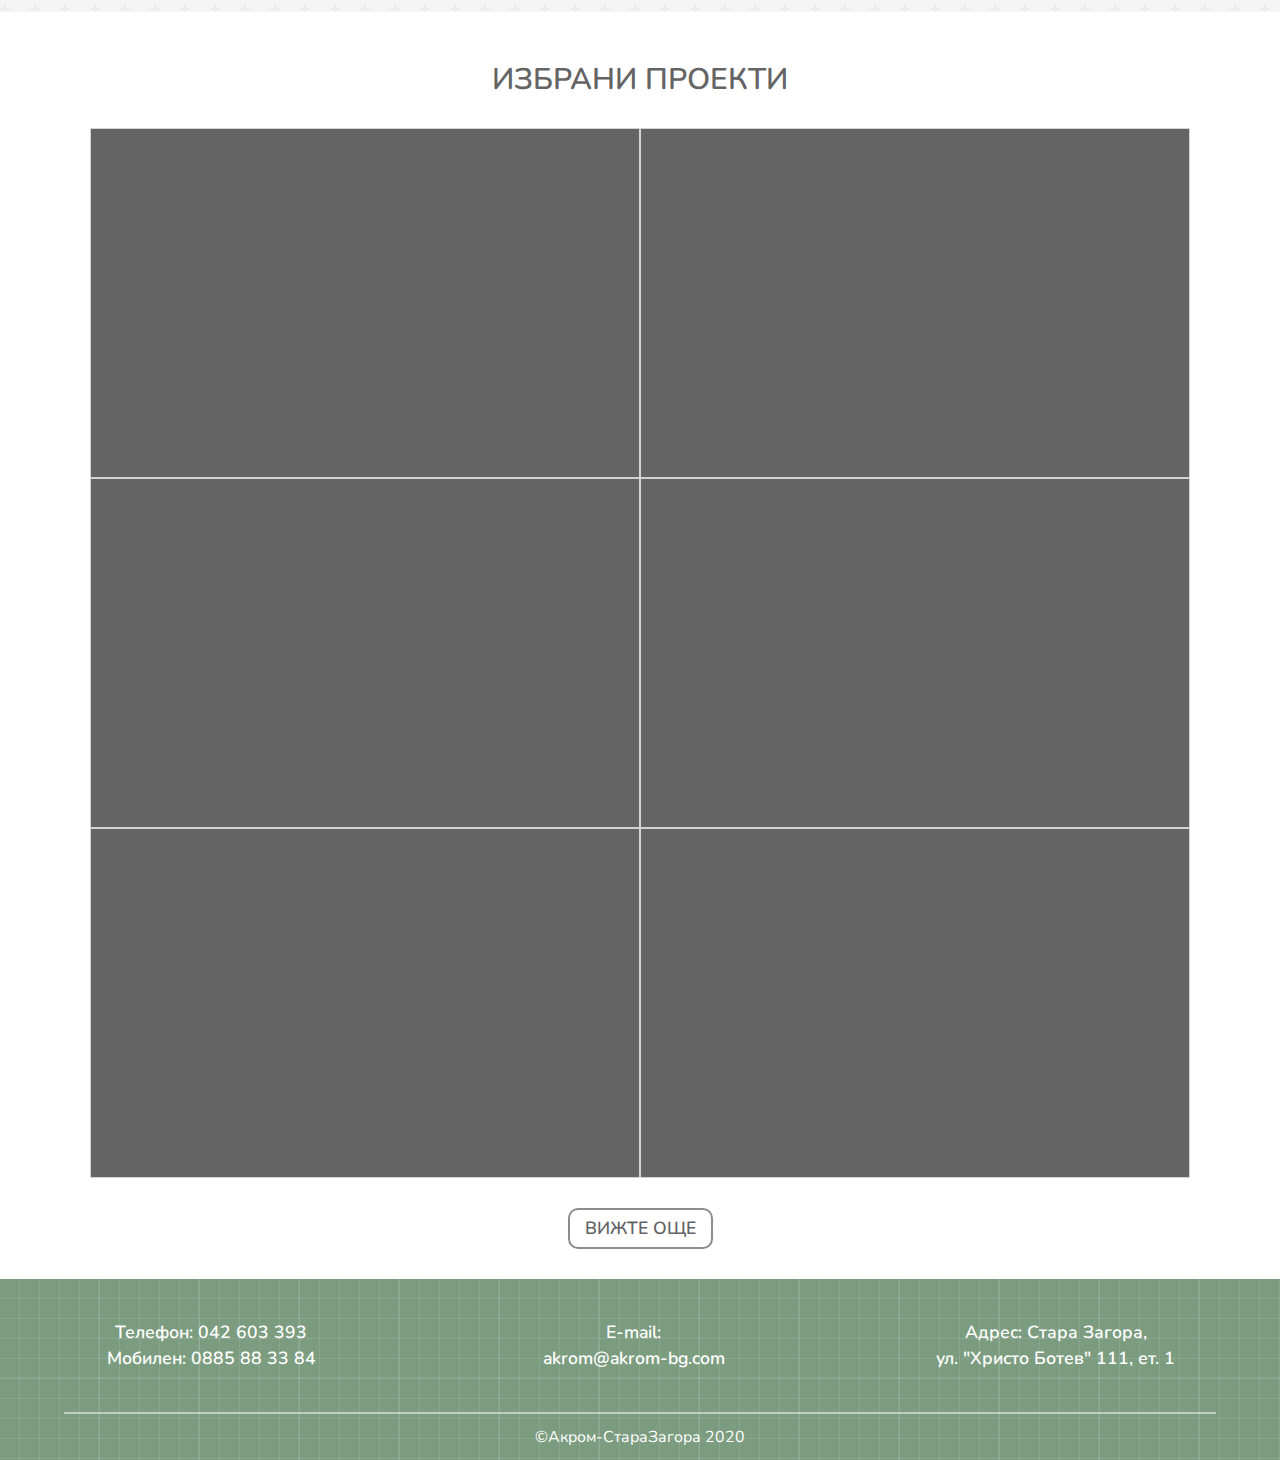
==== commit 08b2a0d8: "change header image" ====
--- a/index.html
+++ b/index.html
@@ -67,7 +67,7 @@
         </div>
     </div>
     <div class="header-anim">
-        <div class="bike"><img src="long-bike.png" alt="Long bike ride"></div>
+        <div class="bike"><img src="akrom-bicyclers.svg" alt="Long bike ride"></div>
     </div>
     <section class="about">
         <p class="section-title">ГРАФИЧЕН ДИЗАЙН И ПЕЧАТ</p>
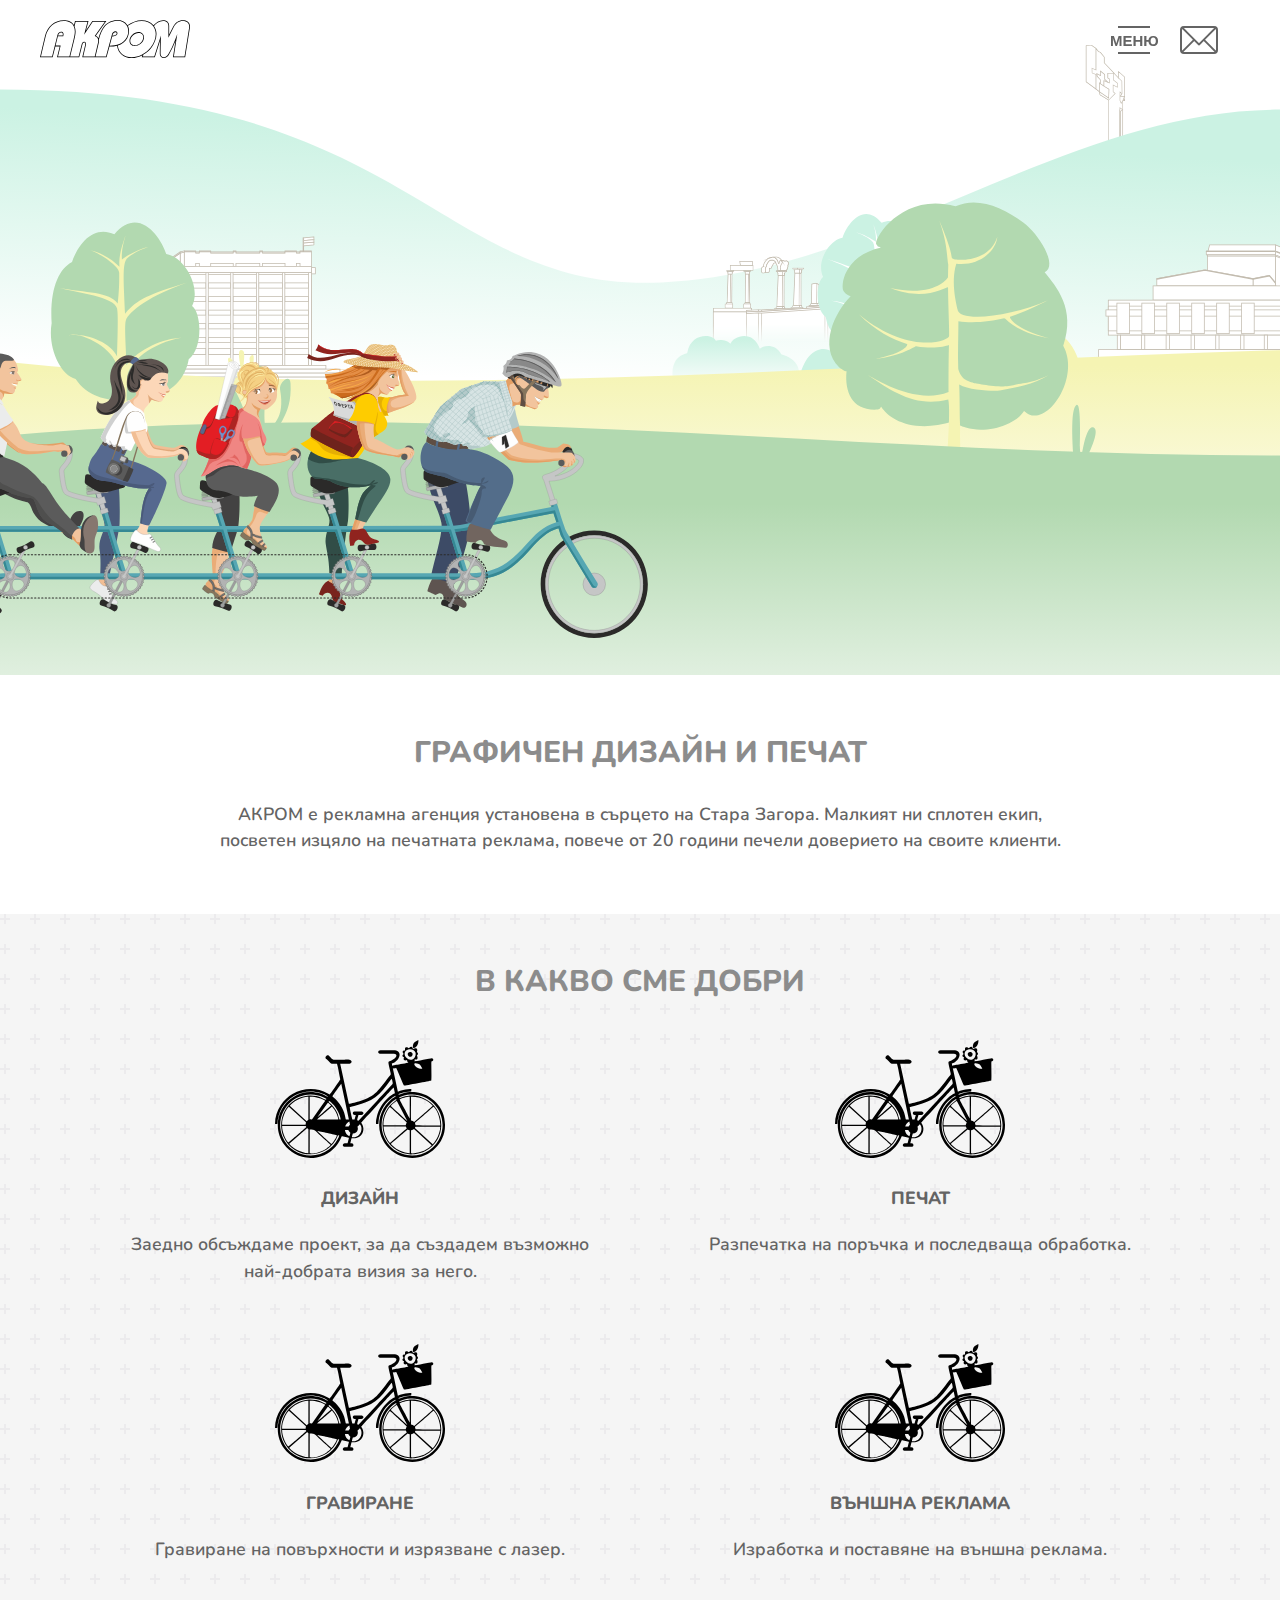
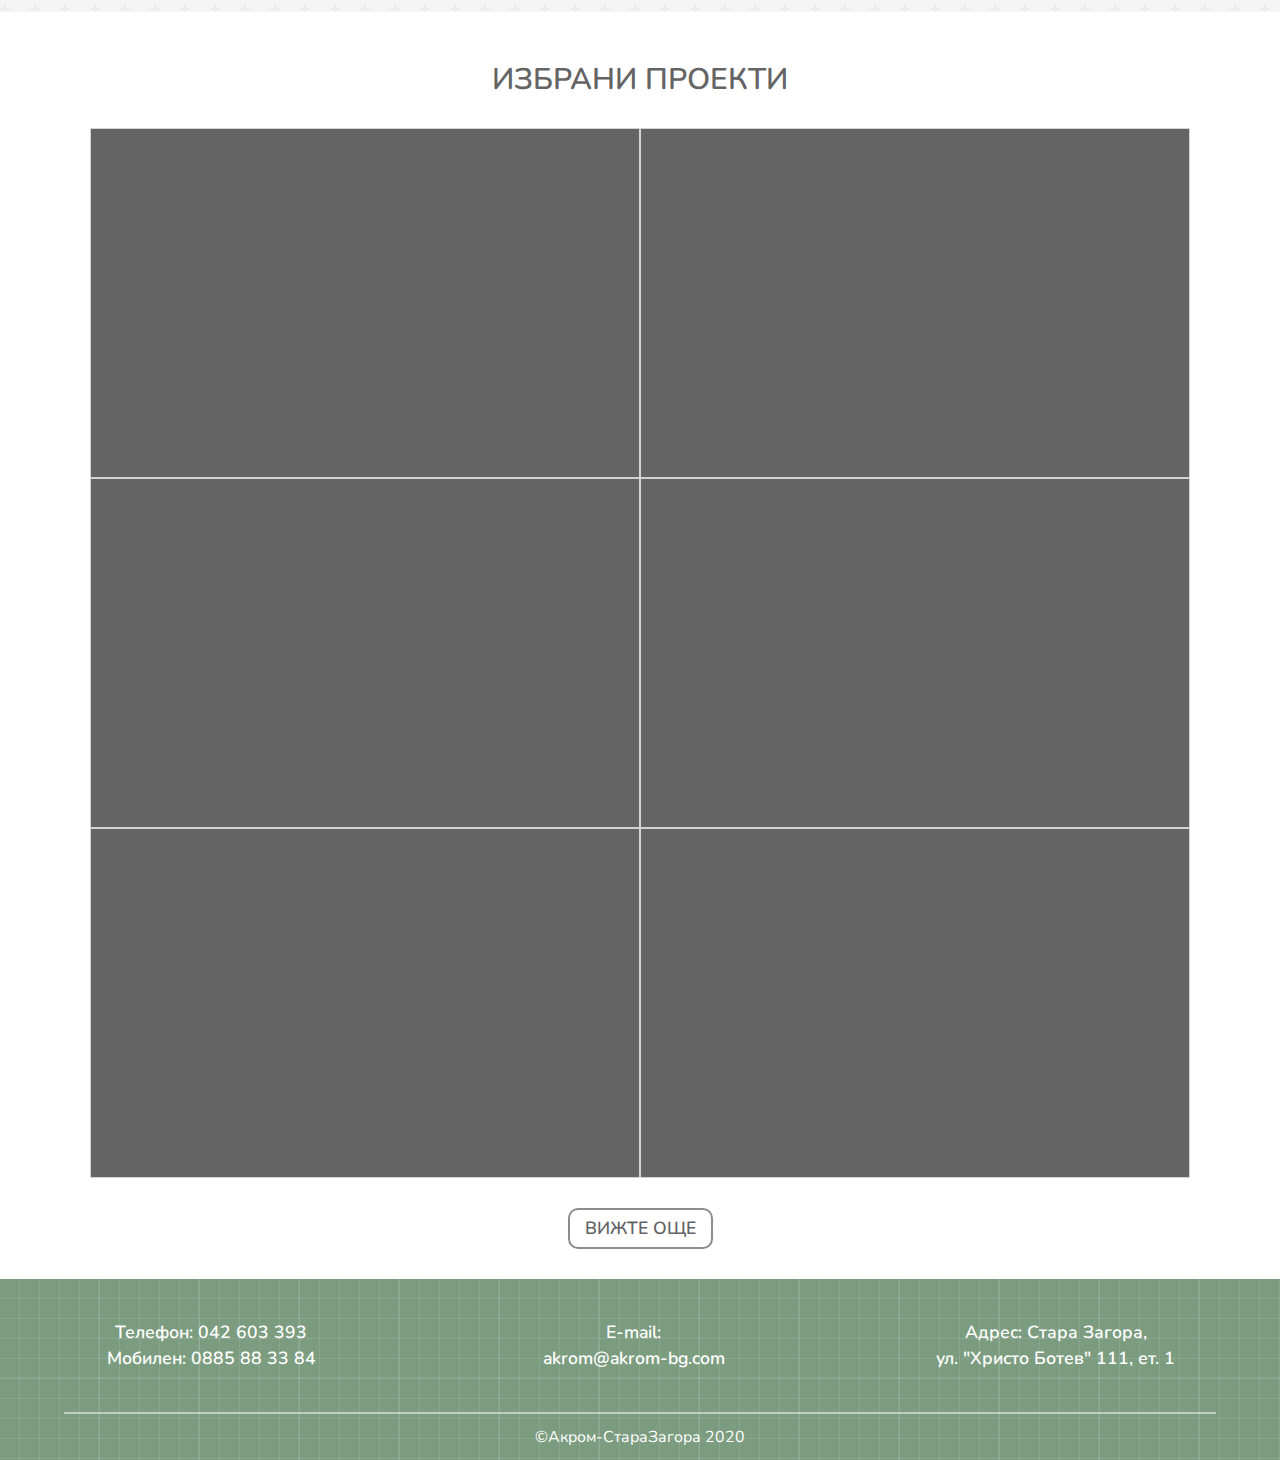
==== commit 146490a2: "add html elements" ====
--- a/index.html
+++ b/index.html
@@ -67,6 +67,12 @@
         </div>
     </div>
     <div class="header-anim">
+        <div class="landscape">
+            <div class="back"></div>
+            <div class="buildings"></div>
+            <div class="middleview"></div>
+            <div class="front"></div>
+        </div>
         <div class="bike"><img src="akrom-bicyclers.svg" alt="Long bike ride"></div>
     </div>
     <section class="about">
--- a/styles.css
+++ b/styles.css
@@ -119,22 +119,96 @@
 
 .header-anim {
     position: relative;
-    background-image: url(bike-bg-longer.jpg);
-    background-size: cover;
     width: 100%;
     height: 75vh;
     overflow-x: hidden;
 }
 
+.landscape {
+    position: absolute;
+    bottom: 0;
+    left: 0;
+    height: 5%;
+    width: 100%;
+    background: #015871;
+}
+
+.back {
+    position: absolute;
+    bottom: 0;
+    left: 0;
+    width: 100%;
+    height: 70vh;
+    background: url("back.svg") no-repeat;
+    background-size: 100%;
+}
+
+.buildings {
+    position: absolute;
+    bottom: 0;
+    left: 0;
+    width: 6652px;
+    height: 445px;
+    background: url("buildings.svg");
+    animation: buildings 60s linear infinite;
+}
+
+.middleview {
+    position: absolute;
+    bottom: 0;
+    left: 0;
+    width: 7228px;
+    height: 461px;
+    background: url("middle.svg");
+    animation: middleview 30s linear infinite;
+}
+
+.front {
+    position: absolute;
+    bottom: 0;
+    left: 0;
+    width: 6652px;
+    height: 552px;
+    background: url("front.svg");
+    animation: front 10s linear infinite;
+}
+
+@keyframes middleview {
+    0% {
+        margin-left: 0;
+    }
+    100% {
+        margin-left: -1807px;
+    }
+}
+
+@keyframes front {
+    0% {
+        margin-left: 0;
+    }
+    100% {
+        margin-left: -1663px;
+    }
+}
+
+@keyframes buildings {
+    0% {
+        margin-left: 0;
+    }
+    100% {
+        margin-left: -1663px;
+    }
+}
+
 .bike {
     position: absolute;
     bottom: 30px;
 }
 
 .bike img {
-    width: 100vw;
-    max-width: 1100px;
-    min-width: 500px;
+    width: 60vw;
+    max-width: 800px;
+    min-width: 650px;
 }
 
 section {
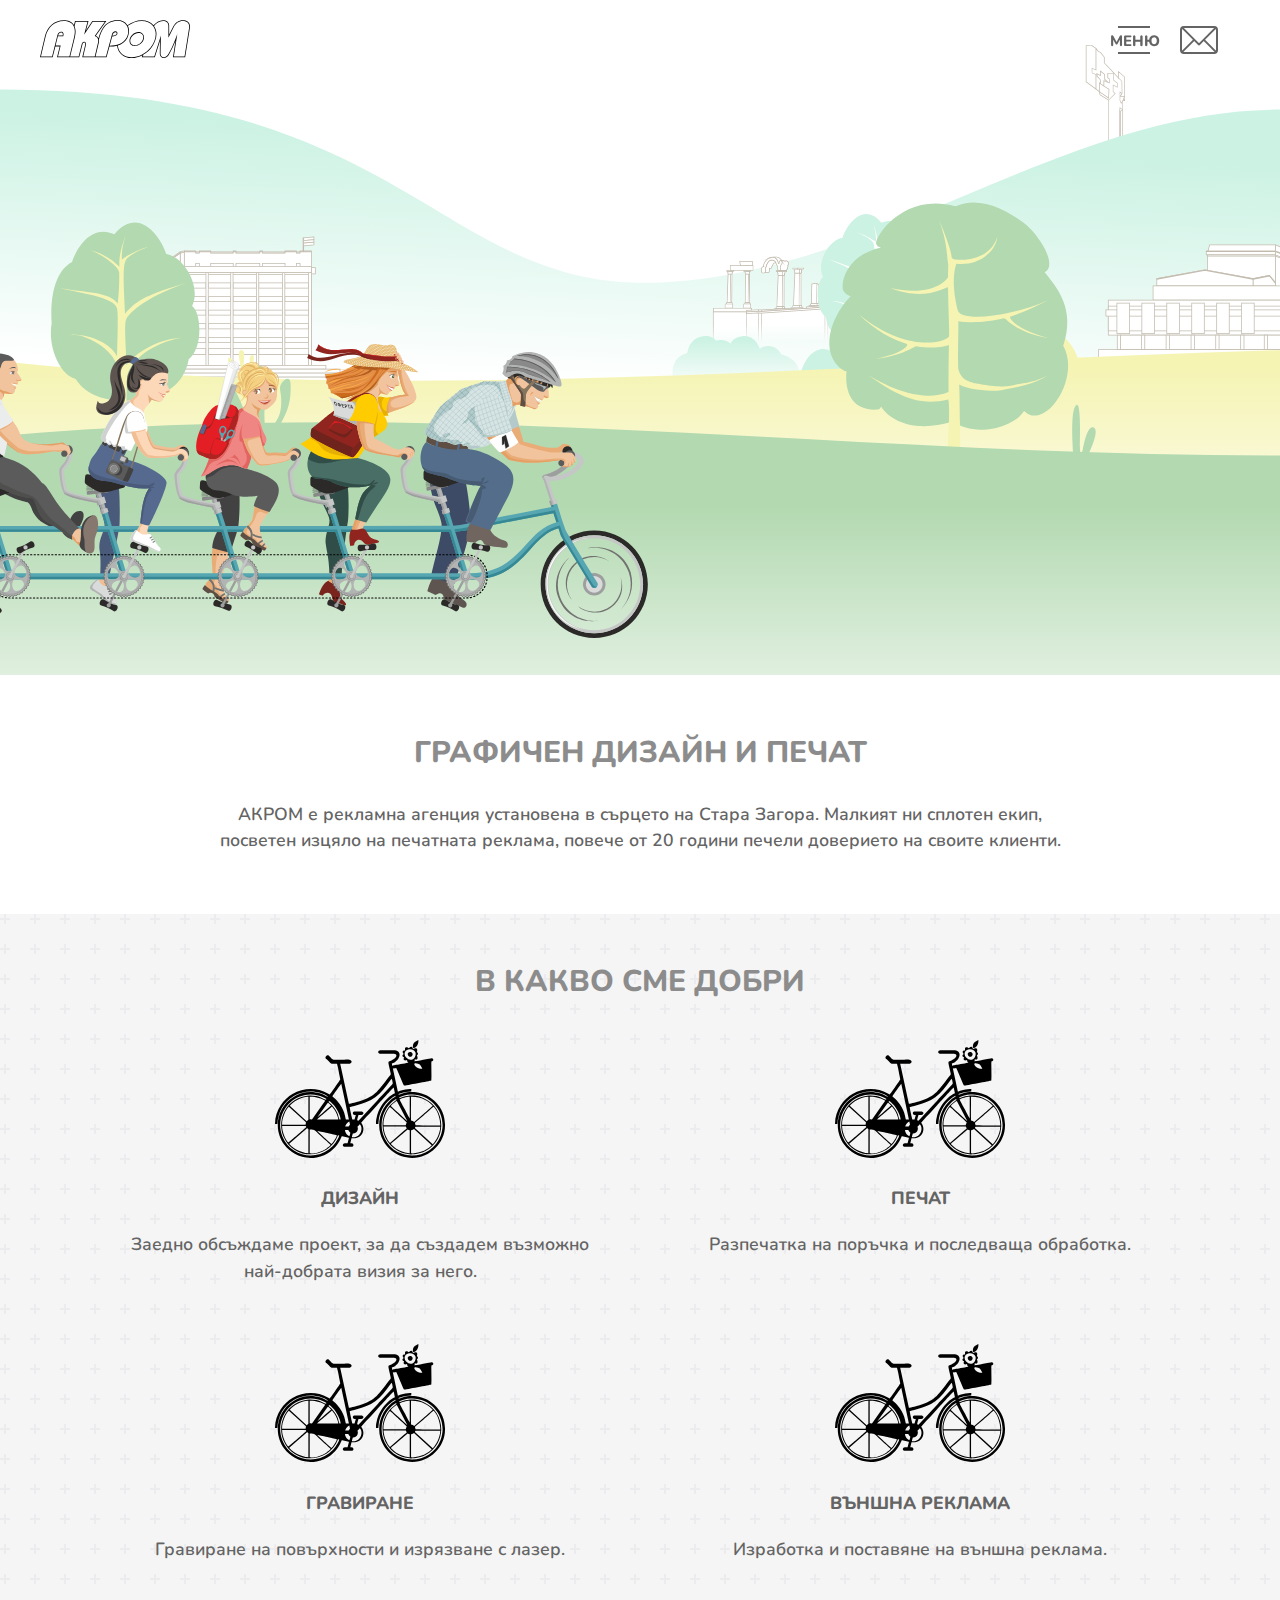
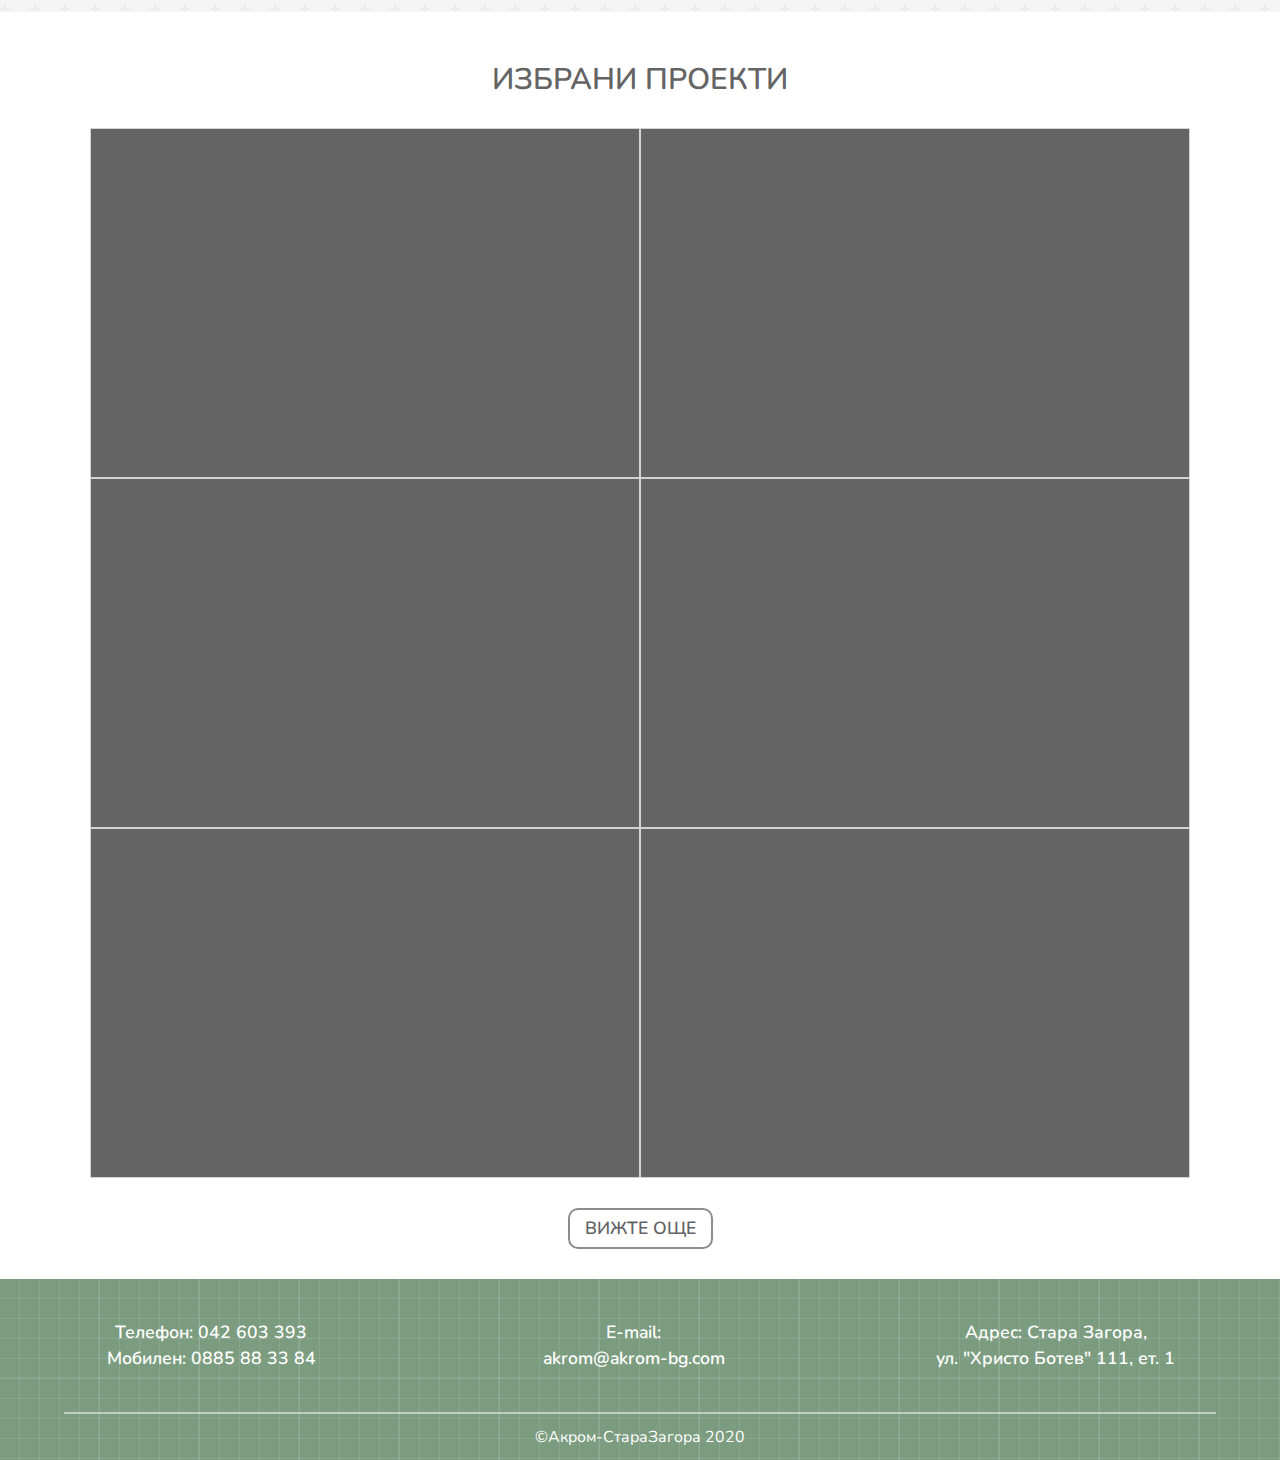
==== commit ea6ad15e: "optimise animation" ====
--- a/index.html
+++ b/index.html
@@ -20,10 +20,6 @@
                 <p class="menu-text">МЕНЮ</p>
                 <span class="menu-bottom-bar"></span>
             </div>
-            <!-- <div class="close-btn">
-                <span class="close-bar1"></span>
-                <span class="close-bar2"></span>
-            </div> -->
             <div class="envelope-btn">
                 <span class="env-left-line"></span>
                 <span class="env-right-line"></span>
--- a/styles.css
+++ b/styles.css
@@ -38,11 +38,11 @@
     right: -150vh;
     top: -25vh;
     z-index: 100;
-    transition: all .2s ease-in-out;
+    transition: right .2s ease-in-out;
 }
 
 .menu-hint {
-    right: -140vh;
+    right: -145vh;
 }
 
 .show-menu {
@@ -121,6 +121,7 @@
     position: relative;
     width: 100%;
     height: 75vh;
+    min-height: 600px;
     overflow-x: hidden;
 }
 
@@ -130,7 +131,7 @@
     left: 0;
     height: 5%;
     width: 100%;
-    background: #015871;
+    /* background: #015871; */
 }
 
 .back {
@@ -175,28 +176,28 @@
 
 @keyframes middleview {
     0% {
-        margin-left: 0;
+        transform: translateX(0);
     }
     100% {
-        margin-left: -1807px;
+        transform: translateX(-1807px);
     }
 }
 
 @keyframes front {
     0% {
-        margin-left: 0;
+        transform: translateX(0);
     }
     100% {
-        margin-left: -1663px;
+        transform: translateX(-1663px);
     }
 }
 
 @keyframes buildings {
     0% {
-        margin-left: 0;
+        transform: translateX(0);
     }
     100% {
-        margin-left: -1663px;
+        transform: translateX(-1663px);
     }
 }
 
--- a/header-buttons.css
+++ b/header-buttons.css
@@ -1,3 +1,5 @@
+@import url('https://fonts.googleapis.com/css2?family=Nunito:wght@300;400;600;700;800&display=swap');
+
 .header-buttons {
     position: absolute;
     top: 26px;
@@ -21,7 +23,7 @@
     width: 32px;
     height: 2px;
     background-color: rgb(100, 100, 100);
-    transition: all .4s ease-in-out;
+    transition: transform .4s ease-in-out;
 }
 
 .menu-top-bar {
@@ -36,9 +38,9 @@
 
 .menu-text {
     position: absolute;
-    font-family: sans-serif;
+    font-family: 'Nunito', Arial, sans-serif;
     font-size: 0.85em;
-    font-weight: 600;
+    font-weight: 800;
     margin: 2px auto;
     transition: all .2s;
 }
@@ -56,46 +58,9 @@
     transform: translate(0, -13px);
 }
 
-.close-btn {
-    position: absolute;
-    visibility: hidden;
-    /* top: 265px;
-    left: 410px; */
-    top: 29vh;
-    left: 42vh;
-    width: 25px;
-    height: 25px;
-    cursor: pointer;
-    z-index: 150;
-}
-
-.close-bar1 {
-    top: 11px;
-    left: -5px;
-}
-
-.close-bar2 {
-    top: 11px;
-    left: -5px;
-}
-
-.active-close {
-    visibility: visible;
-}
-
-.active-close .close-bar1 {
-    opacity: 1;
-    transform: rotate(45deg);
-}
-
-.active-close .close-bar2 {
-    opacity: 1;
-    transform: rotate(-45deg);
-}
-
 .envelope-btn {
     position: absolute;
-    display: block;
+    /* display: block; */
     left: 70px;
     width: 38px;
     height: 28px;
@@ -103,7 +68,7 @@
     border-radius: 4px;
     box-sizing: border-box;
     cursor: pointer;
-    transition: all .3s ease-in-out;
+    /* transition: right .3s ease-in-out; */
 }
 
 .env-left-line,
@@ -151,7 +116,7 @@
     left: 19px;
 }
 
-.hover-envelope-btn {
+.shake-envelope {
     animation: shake 0.2s;
 }
 
@@ -165,8 +130,39 @@
     100% {transform: rotate(5deg);}
 }
 
-.collapse {
-    transform: scaleY(.1);
+.close-btn {
+    position: absolute;
+    visibility: hidden;
+    top: 29vh;
+    left: 42vh;
+    width: 25px;
+    height: 25px;
+    cursor: pointer;
+    z-index: 150;
+}
+
+.close-bar1 {
+    top: 11px;
+    left: -5px;
+}
+
+.close-bar2 {
+    top: 11px;
+    left: -5px;
+}
+
+.active-close {
+    visibility: visible;
+}
+
+.active-close .close-bar1 {
+    opacity: 1;
+    transform: rotate(45deg);
+}
+
+.active-close .close-bar2 {
+    opacity: 1;
+    transform: rotate(-45deg);
 }
 
 .hide {
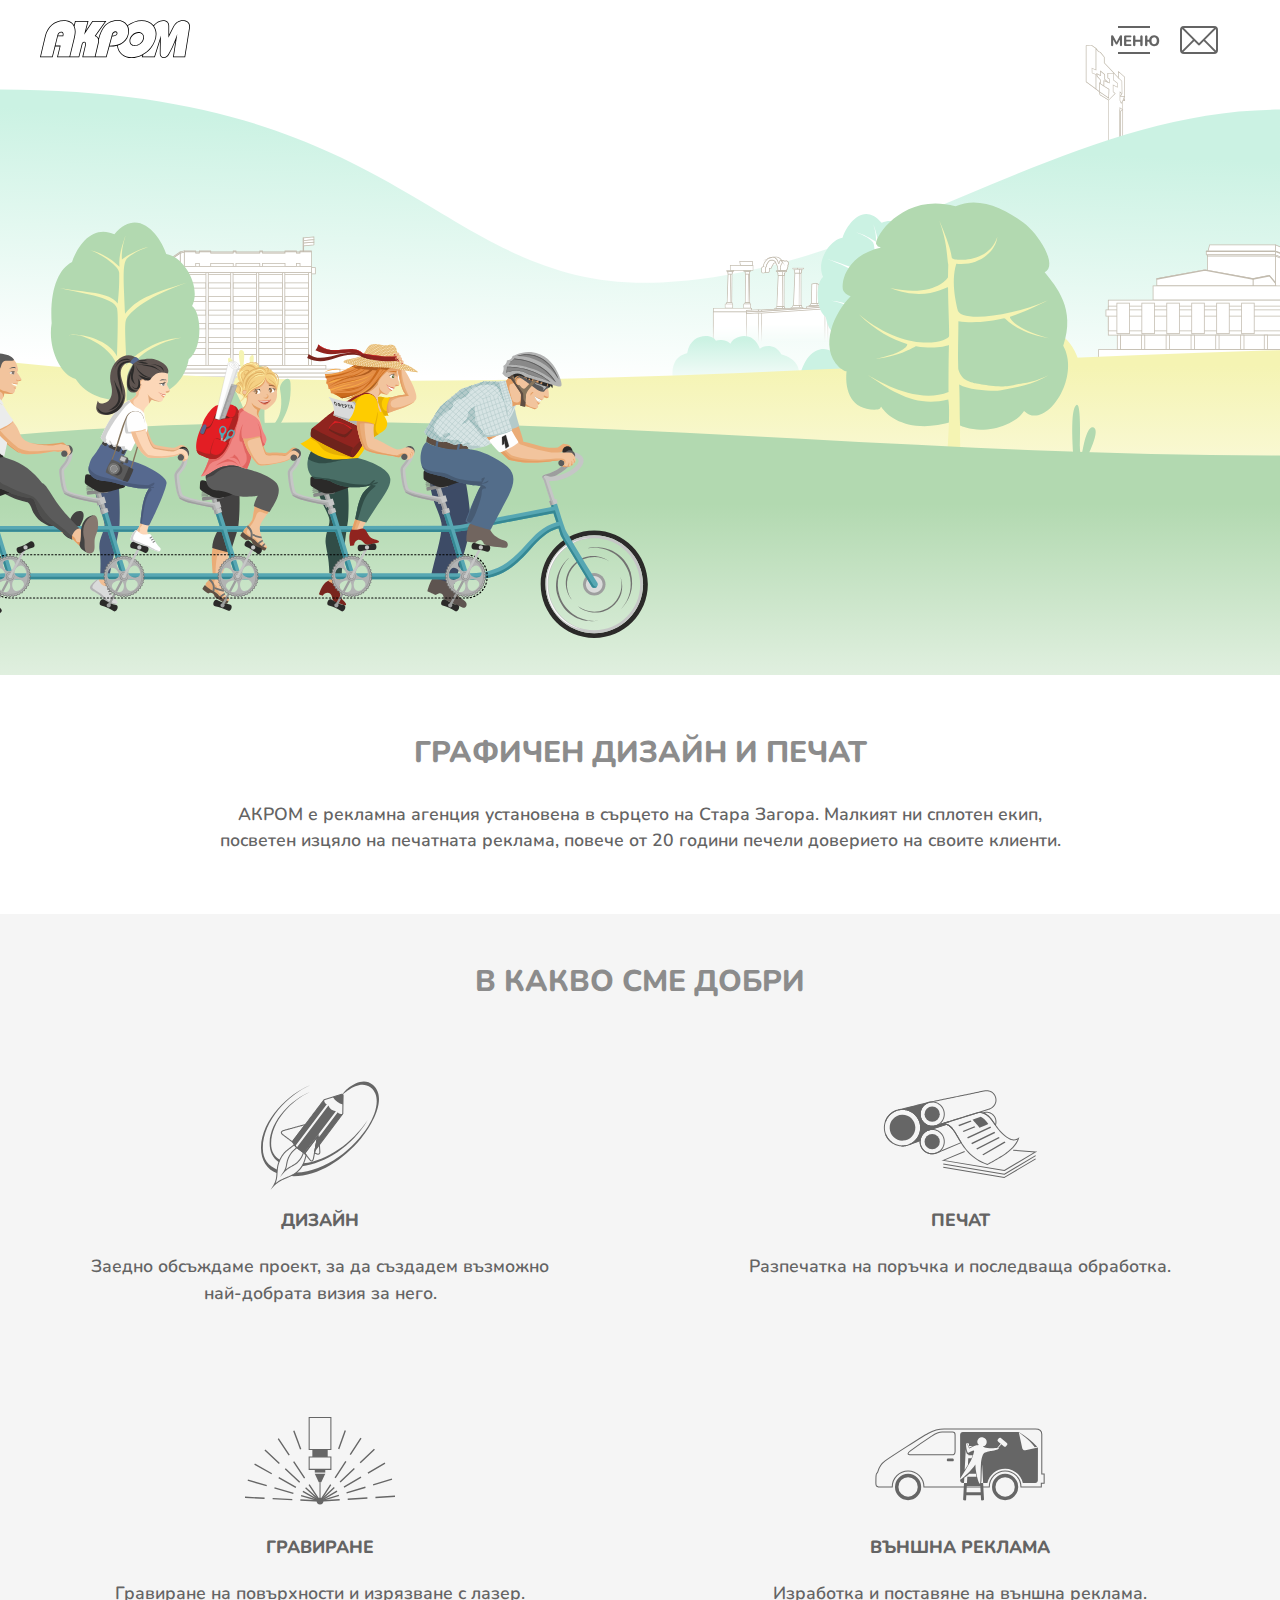
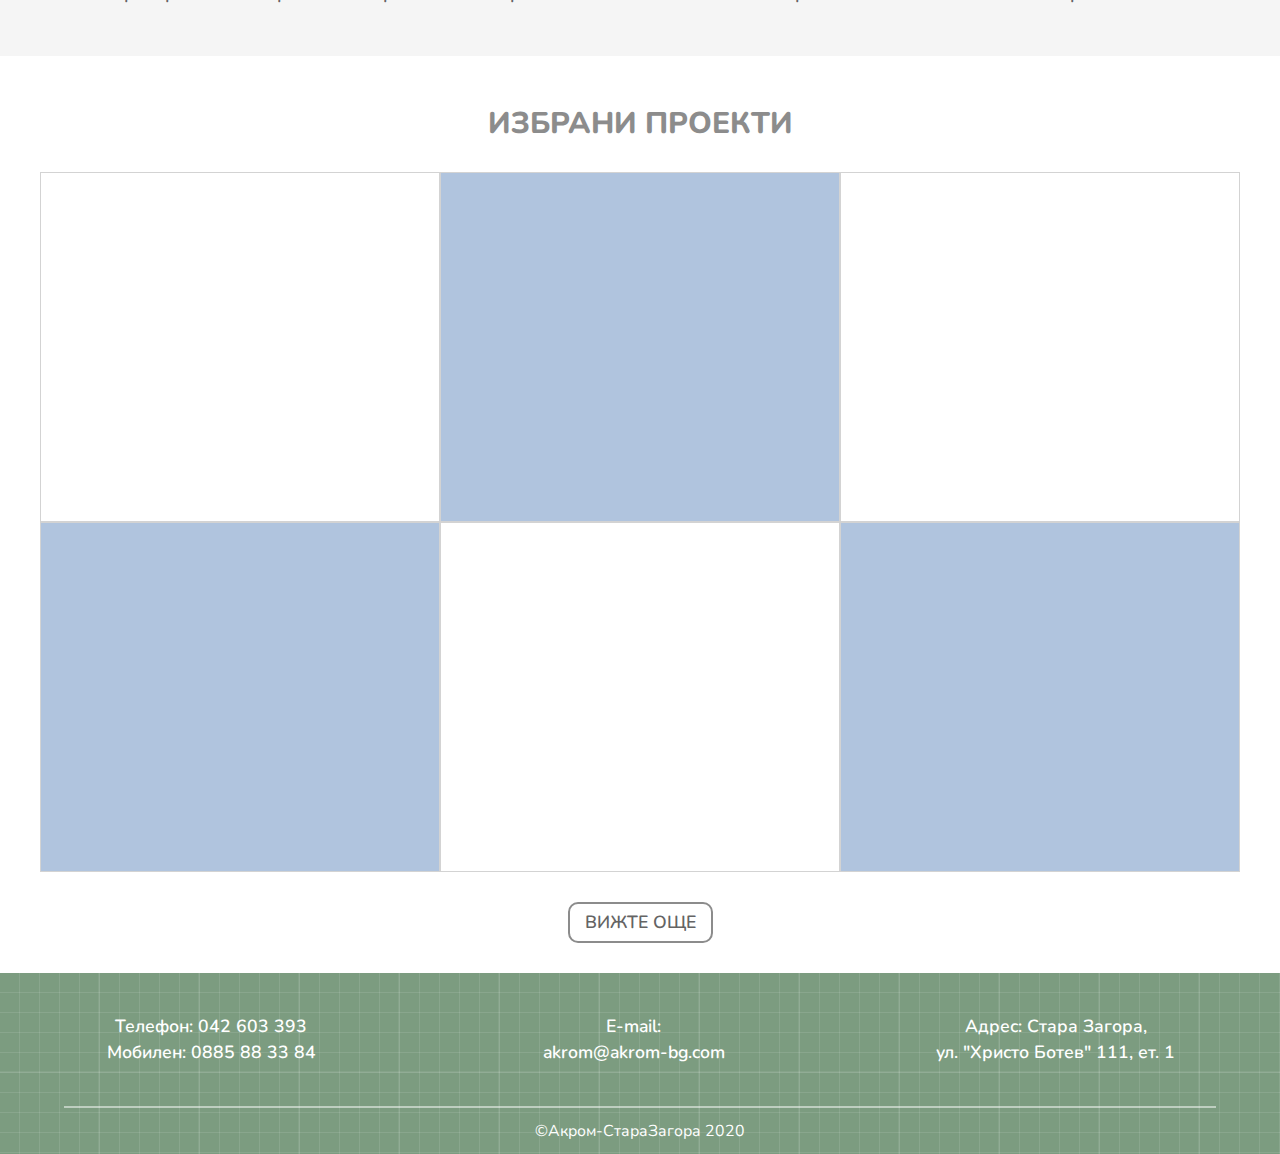
==== commit 248e228b: "Change html and styles" ====
--- a/index.html
+++ b/index.html
@@ -82,33 +82,37 @@
     <section class="services">
         <p class="section-title">В КАКВО СМЕ ДОБРИ</p>
         <div class="services-body">
-            <div class="service">
-                <img src="bike.svg">
-                <p class="service-title">ДИЗАЙН</p>
-                <p class="service-details">
-                    Заедно обсъждаме проект, за да създадем възможно най-добрата визия за него.
-                </p>
+            <div class="services-row">
+                <div class="service">
+                    <img src="design-icon.svg">
+                    <p class="service-title">ДИЗАЙН</p>
+                    <p class="service-details">
+                        Заедно обсъждаме проект, за да създадем възможно най-добрата визия за него.
+                    </p>
+                </div>
+                <div class="service">
+                    <img src="print-icon.svg">
+                    <p class="service-title">ПЕЧАТ</p>
+                    <p class="service-details">
+                        Разпечатка на поръчка и последваща обработка.
+                    </p>
+                </div>
             </div>
-            <div class="service">
-                <img src="bike.svg">
-                <p class="service-title">ПЕЧАТ</p>
-                <p class="service-details">
-                    Разпечатка на поръчка и последваща обработка.
-                </p>
-            </div>
-            <div class="service">
-                <img src="bike.svg">
-                <p class="service-title">ГРАВИРАНЕ</p>
-                <p class="service-details">
-                    Гравиране на повърхности и изрязване с лазер.
-                </p>
-            </div>
-            <div class="service">
-                <img src="bike.svg">
-                <p class="service-title">ВЪНШНА РЕКЛАМА</p>
-                <p class="service-details">
-                    Изработка и поставяне на външна реклама.
-                </p>
+            <div class="services-row">
+                <div class="service">
+                    <img src="engraving-icon.svg">
+                    <p class="service-title">ГРАВИРАНЕ</p>
+                    <p class="service-details">
+                        Гравиране на повърхности и изрязване с лазер.
+                    </p>
+                </div>
+                <div class="service">
+                    <img src="outside-adv-icon.svg">
+                    <p class="service-title">ВЪНШНА РЕКЛАМА</p>
+                    <p class="service-details">
+                        Изработка и поставяне на външна реклама.
+                    </p>
+                </div>
             </div>
         </div>
     </section>
--- a/styles.css
+++ b/styles.css
@@ -232,13 +232,10 @@
 }
 
 .services {
-    padding-right: 40px;
-    padding-left: 40px;
     background-color: rgb(245, 245, 245);
-    background-image: url("data:image/svg+xml,%3Csvg width='60' height='60' viewBox='0 0 60 60' xmlns='http://www.w3.org/2000/svg'%3E%3Cg fill='none' fill-rule='evenodd'%3E%3Cg fill='%239C92AC' fill-opacity='0.1'%3E%3Cpath d='M36 34v-4h-2v4h-4v2h4v4h2v-4h4v-2h-4zm0-30V0h-2v4h-4v2h4v4h2V6h4V4h-4zM6 34v-4H4v4H0v2h4v4h2v-4h4v-2H6zM6 4V0H4v4H0v2h4v4h2V6h4V4H6z'/%3E%3C/g%3E%3C/g%3E%3C/svg%3E");
-}
-
-.services-body {
+}
+
+.services-body, .services-row {
     display: flex;
     flex-direction: row;
     flex-wrap: wrap;
@@ -246,34 +243,34 @@
 }
 
 .services-body div {
+    width: 100%;
+    min-width: 315px;
+}
+
+.services-row div {
+    max-width: 700px;
     width: 50%;
+    padding: 50px 33px;
+}
+
+.service img {
+    height: 110px;
+}
+
+.service-title {
+    font-weight: 800;
+    margin-top: 10px;
+    margin-bottom: 20px;
+}
+
+.service-details {
+    text-align: center;
     max-width: 500px;
-    margin: 10px 30px;
-    padding-bottom: 40px;
-}
-
-.service img {
-    width: 170px;
-}
-
-.service-title {
-    font-weight: 800;
-    margin: 20px 0;
-}
-
-.service-details {
-    padding: 0 10px;
+    margin: 0 auto;
 }
 
 .selected-proj {
-    padding-right: 30px;
-    padding-left: 30px;
     background-color: rgb(255, 255, 255);
-}
-
-.selected-proj .section-title {
-    font-weight: 600;
-    color: rgb(100, 100, 100);
 }
 
 .projects {
@@ -281,13 +278,19 @@
     flex-direction: row;
     flex-wrap: wrap;
     justify-content: center;
+    max-width: 1200px;
+    margin: 0 auto;
 }
 
 .project {
-    width: 550px;
+    max-width: 550px;
+    width: 400px;
     height: 350px;
-    background-color: rgb(100, 100, 100);
     border: 1px solid lightgray;
+}
+
+.project:nth-child(2n) {
+    background: lightsteelblue;
 }
 
 .gallery-btn {
